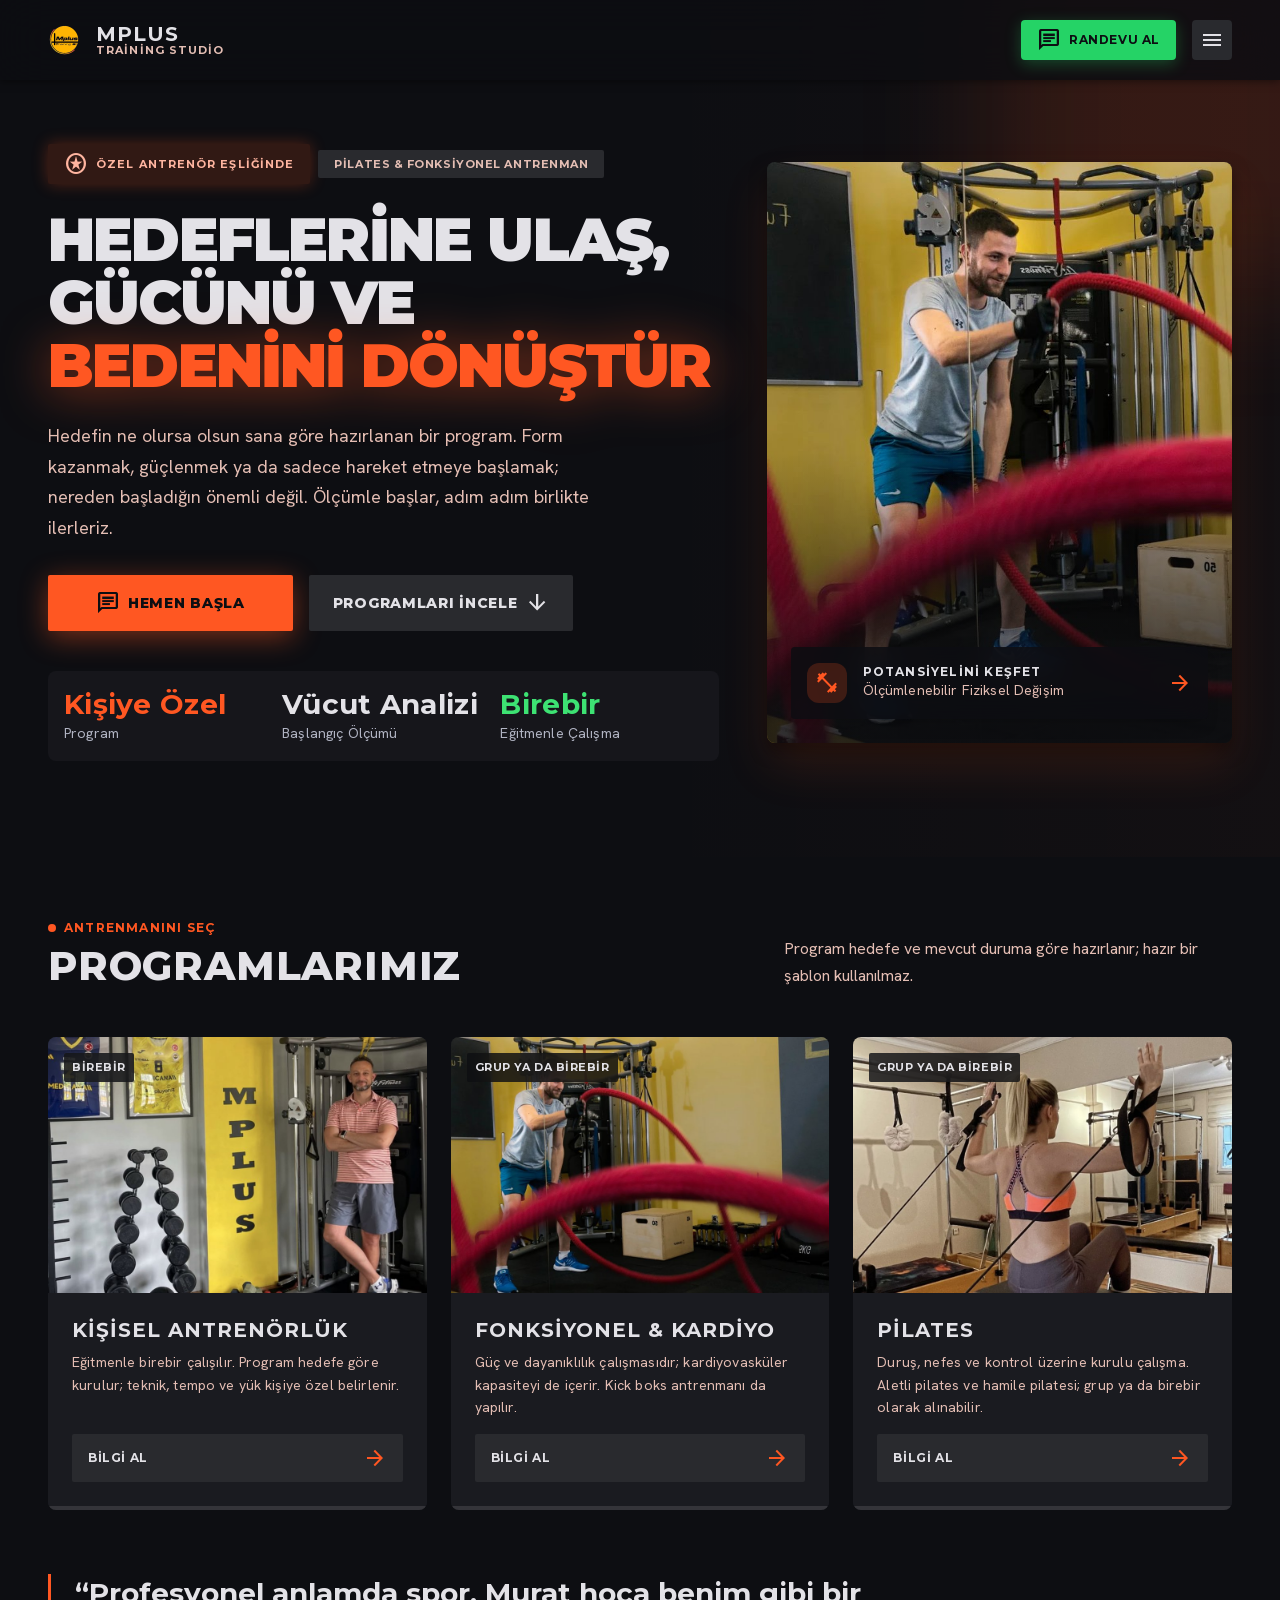
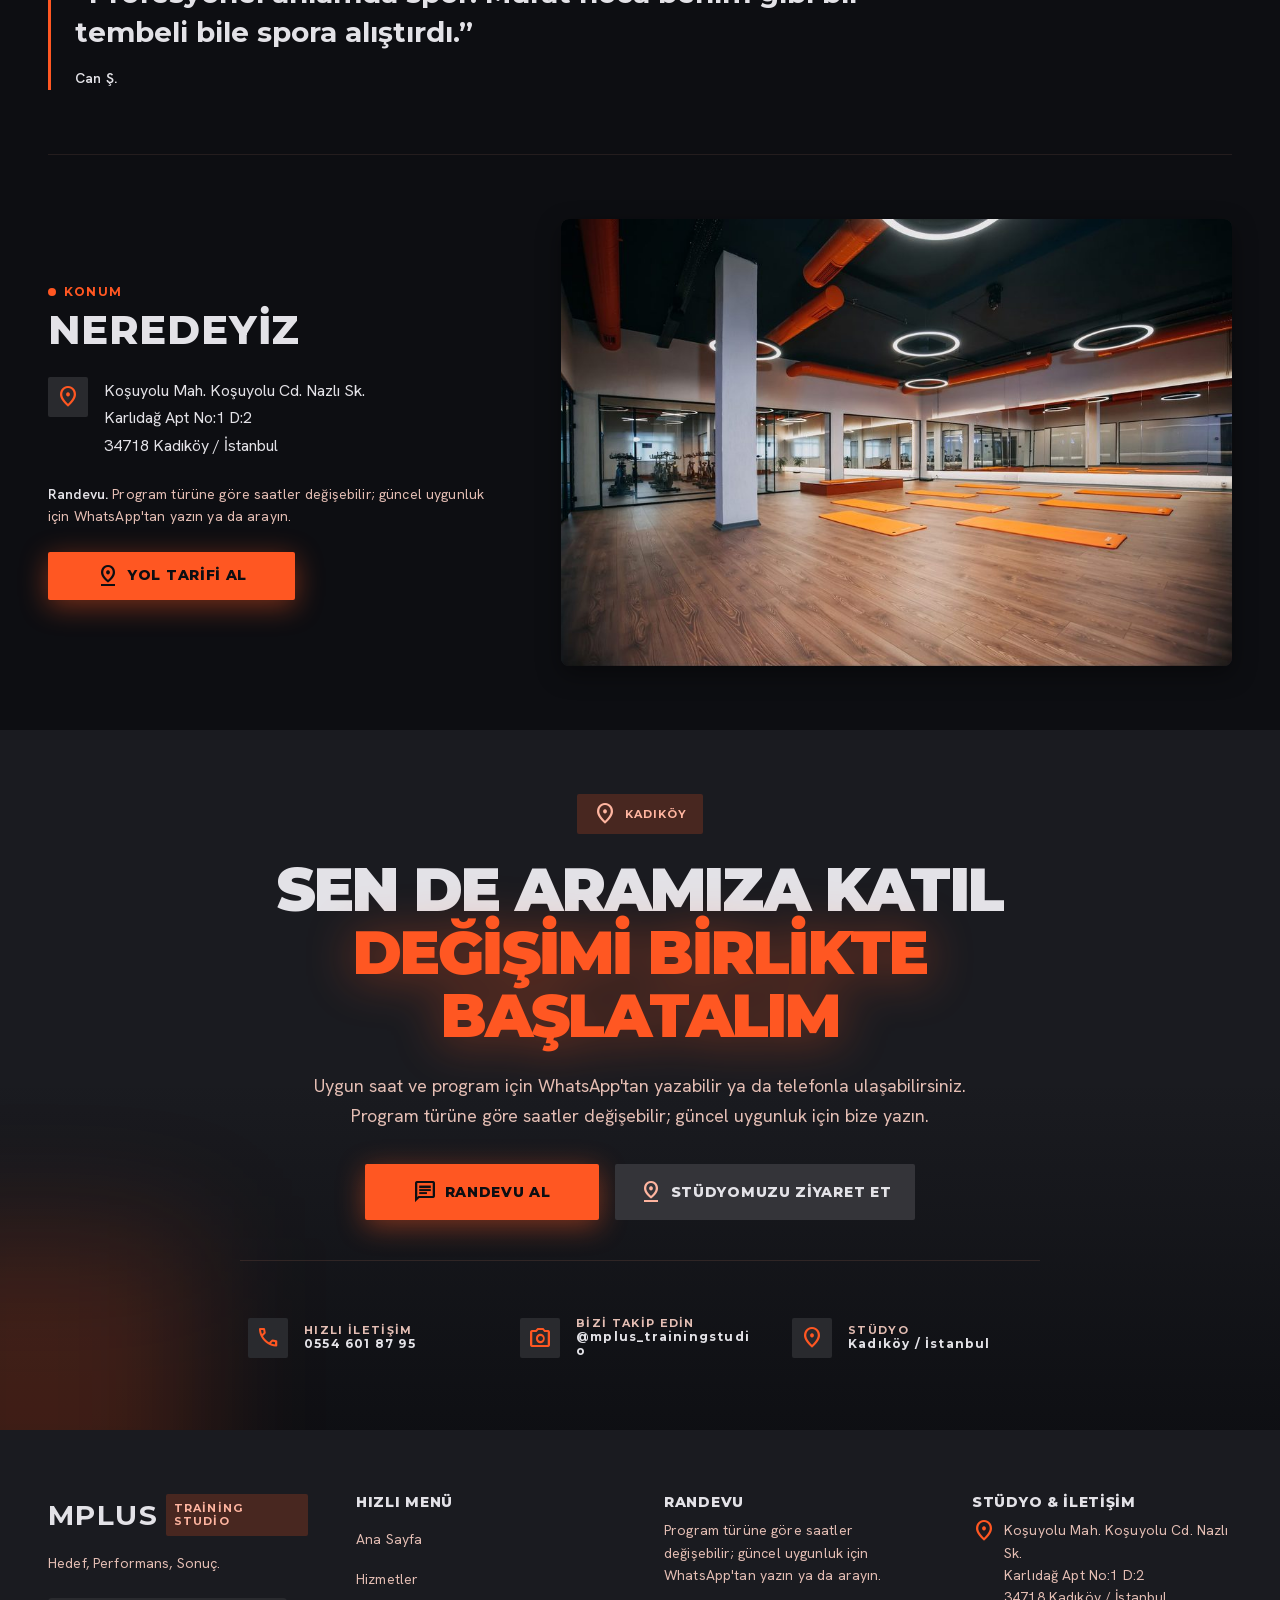
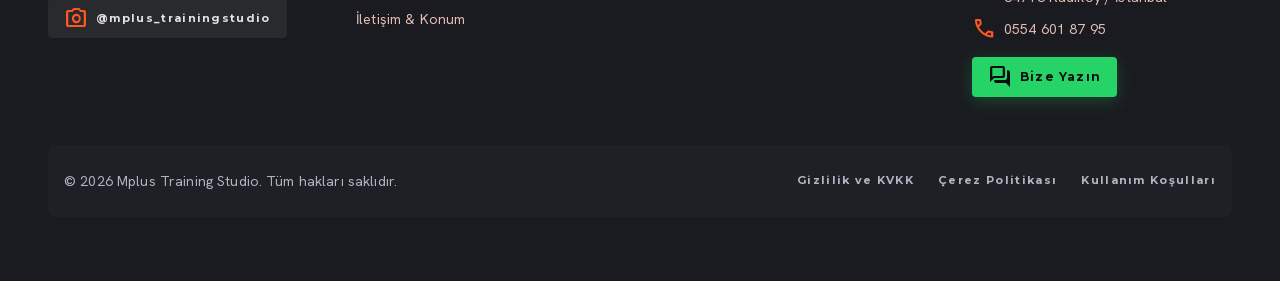
==== index.html @ 85d97e08 "Hero: gerçek battle rope fotoğrafı Co-Authored-By: Claude Sonnet 5 <noreply@anthropic.com>" ====
<!DOCTYPE html>
<html class="dark" lang="tr">
<head>
<meta charset="utf-8">
<meta content="width=device-width, initial-scale=1.0" name="viewport">
<title>Mplus Training Studio | Kadıköy Kişisel Antrenörlük &amp; Pilates</title>
<meta name="description" content="Kadıköy'de sana göre hazırlanan antrenman programı. Kişisel antrenörlük, pilates, fonksiyonel ve kardiyo antrenman. Hedefin ne olursa olsun bugün başla.">
<meta name="theme-color" content="#0d0e12">


<link rel="icon" type="image/png" sizes="128x128" href="assets/img/logo-128.png">
<link rel="apple-touch-icon" href="assets/img/apple-touch-icon.png">
<meta property="og:type" content="website">
<meta property="og:title" content="Mplus Training Studio | Kadıköy Kişisel Antrenörlük &amp; Pilates">
<meta property="og:description" content="Sana göre hazırlanan antrenman programı. Kişisel antrenörlük, pilates, fonksiyonel ve kardiyo antrenman. Hemen randevu al.">
<meta property="og:image" content="https://erinckonat.github.io/mplus-training-studio-v2/assets/img/hero-rope.jpg">
<meta property="og:url" content="https://erinckonat.github.io/mplus-training-studio-v2/">
<meta property="og:locale" content="tr_TR">
<meta name="twitter:card" content="summary_large_image">
<link rel="preload" as="font" type="font/woff2" href="assets/fonts/montserrat-normal-latin.woff2" crossorigin>
<link rel="preload" as="font" type="font/woff2" href="assets/fonts/hanken-grotesk-normal-latin.woff2" crossorigin>
<link rel="preload" as="font" type="font/woff2" href="assets/fonts/material-symbols-subset.woff2" crossorigin>
<link rel="preload" as="image" href="assets/img/hero-rope.jpg" fetchpriority="high">
<link rel="stylesheet" href="assets/mplus-fonts.css">
<link rel="stylesheet" href="assets/tailwind.css">

<style>
  html { scroll-behavior: smooth; }
  body { overscroll-behavior: none; margin: 0; }
  ::-webkit-scrollbar { display: none; }

  .material-symbols-outlined {
    font-family: 'Material Symbols Outlined';
    font-weight: normal;
    font-style: normal;
    font-size: 24px;
    line-height: 1;
    letter-spacing: normal;
    text-transform: none;
    display: inline-block;
    white-space: nowrap;
    direction: ltr;
    font-feature-settings: 'liga';
    -webkit-font-smoothing: antialiased;
    user-select: none;
  }

  /* Motion: transform / color only, ease-out. */
  .fx {
    transition: transform 200ms cubic-bezier(0.22, 1, 0.36, 1),
                background-color 200ms cubic-bezier(0.22, 1, 0.36, 1),
                color 200ms cubic-bezier(0.22, 1, 0.36, 1),
                box-shadow 200ms cubic-bezier(0.22, 1, 0.36, 1);
  }
  .press:active { transform: scale(0.98); }
  a:active, button:active { opacity: 0.9; }

  /* Keyboard focus, everywhere */
  a:focus-visible, button:focus-visible {
    outline: 2px solid #ffb5a0;
    outline-offset: 3px;
    border-radius: 2px;
  }

  /* Skip link */
  .skip { position: absolute; left: 16px; top: -64px; z-index: 100; padding: 8px 16px; background: #ff5722; color: #0d0e12; font: 800 0.75rem/1.2 Montserrat, sans-serif; letter-spacing: .1em; text-transform: uppercase; border-radius: 2px; }
  .skip:focus-visible { top: 16px; }

  /* Header nav current state (set by scroll-spy) */
  .nav-link[aria-current="page"] { color: #ff5722; }

  /* Mobile menu panel */
  .menu-panel { opacity: 0; visibility: hidden; transform: translateY(-8px); transition: opacity 200ms cubic-bezier(0.22, 1, 0.36, 1), transform 200ms cubic-bezier(0.22, 1, 0.36, 1), visibility 0s linear 200ms; }
  .menu-panel.is-open { opacity: 1; visibility: visible; transform: none; transition-delay: 0s; }

  @media (prefers-reduced-motion: reduce) {
    html { scroll-behavior: auto; }
    *, *::before, *::after { transition-duration: 0.01ms !important; animation-duration: 0.01ms !important; }
    .press:active { transform: none; }
  }
</style>

</head>

<body class="bg-surface-container-lowest font-body-md text-on-surface antialiased min-h-[100dvh] selection:bg-primary-container selection:text-surface-container-lowest">
<a class="skip" href="#ana-sayfa">İçeriğe geç</a>

<!-- HEADER -->
<header class="fixed top-0 left-0 w-full z-50 bg-surface-container-lowest/85 backdrop-blur-xl shadow-[0_1px_8px_rgba(0,0,0,0.5)]">
  <div class="h-20 max-w-7xl 2xl:max-w-[1600px] mx-auto px-margin-mobile lg:px-margin flex items-center justify-between gap-space-md">
    <a class="flex items-center gap-space-md min-w-0" href="#ana-sayfa" aria-label="Mplus Training Studio — ana sayfa">
      <img alt="" aria-hidden="true" class="h-8 w-8 object-contain" height="32" width="32" src="assets/img/logo-128.png">
      <span class="flex flex-col whitespace-nowrap">
        <span class="font-headline-sm text-headline-sm uppercase tracking-wider text-on-surface leading-none">Mplus</span>
        <span class="font-label-sm text-label-sm text-on-surface-variant uppercase tracking-widest">Training Studio</span>
      </span>
    </a>

    <nav class="hidden 2xl:flex items-center gap-space-lg" aria-label="Ana menü">
      <a class="nav-link whitespace-nowrap font-label-lg text-label-lg uppercase tracking-wider text-on-surface-variant hover:text-on-surface fx" data-spy="ana-sayfa" href="#ana-sayfa">Ana Sayfa</a>
      <a class="nav-link whitespace-nowrap font-label-lg text-label-lg uppercase tracking-wider text-on-surface-variant hover:text-on-surface fx" data-spy="programlar" href="#programlar">Hizmetler</a>
      <a class="nav-link whitespace-nowrap font-label-lg text-label-lg uppercase tracking-wider text-on-surface-variant hover:text-on-surface fx" data-spy="konum" href="#konum">Konum</a>
      <a class="nav-link whitespace-nowrap font-label-lg text-label-lg uppercase tracking-wider text-on-surface-variant hover:text-on-surface fx" data-spy="iletisim" href="#iletisim">İletişim</a>
    </nav>

    <div class="flex items-center gap-space-md">
      <a class="press fx inline-flex items-center justify-center gap-space-xs w-10 h-10 sm:w-auto sm:h-auto sm:px-space-md sm:py-space-sm rounded-lg bg-[#25D366] hover:bg-[#3ee07b] text-surface-container-lowest font-label-md text-label-md uppercase tracking-wider shadow-[0_4px_16px_rgba(37,211,102,0.3)]" href="https://wa.me/905546018795?text=Merhaba%2C%20Mplus%20Training%20Studio%27dan%20bilgi%20almak%20istiyorum." rel="noopener noreferrer" target="_blank" aria-label="WhatsApp ile randevu al">
        <span class="material-symbols-outlined text-[18px]" aria-hidden="true">chat</span>
        <span class="hidden sm:inline whitespace-nowrap">Randevu Al</span>
      </a>
      <button class="press fx 2xl:hidden w-10 h-10 inline-flex items-center justify-center rounded-lg bg-surface-container-high hover:bg-surface-bright text-on-surface" type="button" id="menu-btn" aria-expanded="false" aria-controls="menu-panel" aria-label="Menüyü aç">
        <span class="material-symbols-outlined" id="menu-icon" aria-hidden="true">menu</span>
      </button>
    </div>
  </div>

  <!-- Mobile / tablet menu -->
  <nav class="menu-panel 2xl:hidden absolute left-0 top-20 w-full bg-surface-container-lowest border-t border-outline-variant/40 shadow-[0_16px_32px_rgba(13,14,18,0.8)]" id="menu-panel" aria-label="Mobil menü">
    <div class="max-w-7xl mx-auto px-margin-mobile lg:px-margin py-space-md flex flex-col">
      <a class="nav-link fx flex items-center justify-between min-h-[48px] border-b border-outline-variant/30 font-label-lg text-label-lg uppercase tracking-wider text-on-surface-variant hover:text-on-surface" data-spy="ana-sayfa" href="#ana-sayfa">Ana Sayfa</a>
      <a class="nav-link fx flex items-center justify-between min-h-[48px] border-b border-outline-variant/30 font-label-lg text-label-lg uppercase tracking-wider text-on-surface-variant hover:text-on-surface" data-spy="programlar" href="#programlar">Hizmetler</a>
      <a class="nav-link fx flex items-center justify-between min-h-[48px] font-label-lg text-label-lg uppercase tracking-wider text-on-surface-variant hover:text-on-surface" data-spy="konum" href="#konum">Konum</a>
      <a class="nav-link fx flex items-center justify-between min-h-[48px] font-label-lg text-label-lg uppercase tracking-wider text-on-surface-variant hover:text-on-surface" data-spy="iletisim" href="#iletisim">İletişim</a>
      <a class="press fx mt-space-md inline-flex items-center justify-center gap-space-xs min-h-[48px] rounded-lg bg-[#25D366] hover:bg-[#3ee07b] text-surface-container-lowest font-label-md text-label-md uppercase tracking-wider" href="https://wa.me/905546018795?text=Merhaba%2C%20Mplus%20Training%20Studio%27dan%20bilgi%20almak%20istiyorum." rel="noopener noreferrer" target="_blank">
        <span class="material-symbols-outlined text-[18px]" aria-hidden="true">chat</span>
        <span>Randevu Al</span>
      </a>
    </div>
  </nav>
</header>

<main class="w-full pt-20 bg-surface-container-lowest" id="main">
<div class="flex flex-col w-full">

<!-- HERO -->
<section class="relative w-full overflow-hidden bg-surface-container-lowest -mt-20 pt-28 pb-space-xxl lg:pt-36 lg:pb-24 scroll-mt-20" id="ana-sayfa">
  <div class="absolute inset-0 z-0 opacity-25 pointer-events-none bg-gradient-to-r from-surface-container-lowest via-transparent to-primary-container/10"></div>
  <div class="absolute -right-24 -top-24 w-96 h-96 rounded-full bg-primary-container/15 blur-3xl pointer-events-none"></div>

  <div class="max-w-7xl mx-auto px-margin-mobile lg:px-margin relative z-10 grid grid-cols-1 lg:grid-cols-12 gap-space-xl items-center">
    <div class="lg:col-span-7 flex flex-col gap-space-lg min-w-0">
      <div class="flex flex-wrap items-center gap-space-sm">
        <span class="inline-flex items-center gap-space-sm px-space-md py-space-sm rounded bg-primary-container/15 text-primary font-label-sm text-label-sm uppercase tracking-widest shadow-[0_0_16px_rgba(255,87,34,0.3)]">
          <span class="material-symbols-outlined text-[14px]" aria-hidden="true">stars</span> Özel Antrenör Eşliğinde
        </span>
        <span class="inline-flex items-center px-space-md py-space-sm rounded bg-surface-container-high text-on-surface-variant font-label-sm text-label-sm uppercase tracking-wider">
          Pilates &amp; Fonksiyonel Antrenman
        </span>
      </div>

      <h1 class="font-headline-xl text-[clamp(1.75rem,8.4vw,2.25rem)] sm:text-headline-xl-mobile lg:text-headline-xl uppercase text-on-surface tracking-tight leading-[1.1] lg:leading-[1.05]">
        HEDEFLERİNE ULAŞ,<br>
        GÜCÜNÜ VE <br>
        <span class="text-primary-container drop-shadow-[0_4px_24px_rgba(255,87,34,0.5)]">BEDENİNİ DÖNÜŞTÜR</span>
      </h1>

      <p class="font-body-lg text-body-lg text-on-surface-variant max-w-xl">
        Hedefin ne olursa olsun sana göre hazırlanan bir program. Form kazanmak, güçlenmek ya da sadece hareket etmeye başlamak; nereden başladığın önemli değil. Ölçümle başlar, adım adım birlikte ilerleriz.
      </p>

      <div class="flex flex-col sm:flex-row items-stretch sm:items-center gap-space-md pt-space-xs">
        <a class="press fx inline-flex items-center justify-center gap-space-xs px-space-lg sm:px-space-xl py-space-md rounded bg-primary-container hover:bg-[#ff6f43] text-surface-container-lowest font-label-lg text-label-lg uppercase tracking-wider shadow-[0_6px_28px_rgba(255,87,34,0.45)] hover:-translate-y-0.5" href="https://wa.me/905546018795?text=Merhaba%2C%20Mplus%20Training%20Studio%27dan%20bilgi%20almak%20istiyorum." rel="noopener noreferrer" target="_blank">
          <span class="material-symbols-outlined text-[20px]" aria-hidden="true">chat</span>
          <span>Hemen Başla</span>
        </a>
        <a class="press fx inline-flex items-center justify-center gap-space-xs px-space-lg py-space-md rounded bg-surface-container-high hover:bg-surface-bright text-on-surface font-label-lg text-label-lg uppercase tracking-wider" href="#programlar">
          <span>Programları İncele</span>
          <span class="material-symbols-outlined text-[18px]" aria-hidden="true">arrow_downward</span>
        </a>
      </div>

      <!-- Quick stats strip -->
      <div class="grid grid-cols-3 gap-space-sm sm:gap-space-md mt-space-md bg-surface-container-low/70 rounded-xl p-space-md">
        <div class="flex flex-col min-w-0">
          <span class="font-headline-sm sm:font-headline-md text-[1.125rem] sm:text-headline-md text-primary-container font-black leading-tight">Kişiye Özel</span>
          <span class="font-body-sm text-body-sm text-on-secondary-container">Program</span>
        </div>
        <div class="flex flex-col min-w-0">
          <span class="font-headline-sm sm:font-headline-md text-[1.125rem] sm:text-headline-md text-on-surface font-black leading-tight">Vücut Analizi</span>
          <span class="font-body-sm text-body-sm text-on-secondary-container">Başlangıç Ölçümü</span>
        </div>
        <div class="flex flex-col min-w-0">
          <span class="font-headline-sm sm:font-headline-md text-[1.125rem] sm:text-headline-md text-tertiary font-black leading-tight">Birebir</span>
          <span class="font-body-sm text-body-sm text-on-secondary-container">Eğitmenle Çalışma</span>
        </div>
      </div>
    </div>

    <div class="lg:col-span-5 relative">
      <div class="relative w-full aspect-[4/5] rounded-xl overflow-hidden shadow-[0_24px_48px_rgba(255,87,34,0.12),0_8px_16px_rgba(0,0,0,0.5)] bg-surface-container">
        <img alt="Sarı duvarlı stüdyoda battle rope ile antrenman yapan üye" class="w-full h-full object-cover" fetchpriority="high" height="900" width="720" src="assets/img/hero-rope.jpg">
        <div class="absolute inset-0 bg-gradient-to-t from-surface-container-lowest via-transparent to-transparent opacity-80"></div>
        <a class="press fx absolute bottom-space-md sm:bottom-space-lg left-space-md sm:left-space-lg right-space-md sm:right-space-lg p-space-md rounded-lg bg-surface-container-lowest/85 hover:bg-surface-container-lowest backdrop-blur-md flex items-center justify-between gap-space-md shadow-lg" href="https://wa.me/905546018795?text=Merhaba%2C%20Mplus%20Training%20Studio%27dan%20bilgi%20almak%20istiyorum." rel="noopener noreferrer" target="_blank">
          <div class="flex items-center gap-space-md min-w-0">
            <div class="w-10 h-10 shrink-0 rounded-full bg-primary-container/20 flex items-center justify-center text-primary-container">
              <span class="material-symbols-outlined text-[20px]" aria-hidden="true">fitness_center</span>
            </div>
            <div class="flex flex-col min-w-0">
              <span class="font-label-md text-label-md uppercase text-on-surface">Potansiyelini Keşfet</span>
              <span class="font-body-sm text-body-sm text-on-surface-variant">Ölçümlenebilir Fiziksel Değişim</span>
            </div>
          </div>
          <span class="material-symbols-outlined text-primary-container shrink-0" aria-hidden="true">arrow_forward</span>
        </a>
      </div>
    </div>
  </div>
</section>

<!-- PROGRAMLAR -->
<section class="w-full py-space-xxl bg-surface-container-lowest relative scroll-mt-20" id="programlar">
  <div class="max-w-7xl mx-auto px-margin-mobile lg:px-margin flex flex-col gap-space-xl">
    <div class="flex flex-col md:flex-row md:items-end justify-between gap-space-md">
      <div class="flex flex-col gap-space-xs">
        <div class="flex items-center gap-space-sm text-primary-container font-label-md text-label-md uppercase tracking-widest">
          <span class="w-2 h-2 rounded-full bg-primary-container" aria-hidden="true"></span>
          <span>Antrenmanını Seç</span>
        </div>
        <h2 class="font-headline-lg text-headline-lg-mobile lg:text-headline-lg uppercase text-on-surface font-extrabold tracking-wide">PROGRAMLARIMIZ</h2>
      </div>
      <p class="font-body-md text-body-md text-on-surface-variant max-w-md">
        Program hedefe ve mevcut duruma göre hazırlanır; hazır bir şablon kullanılmaz.
      </p>
    </div>

    <div class="grid grid-cols-1 md:grid-cols-3 gap-space-lg items-stretch">
      <!-- Card 1 -->
      <article class="group flex flex-col rounded-xl overflow-hidden bg-surface-container-low fx hover:shadow-[0_12px_36px_rgba(255,87,34,0.12),0_4px_12px_rgba(0,0,0,0.5)] hover:-translate-y-1">
        <div class="relative w-full h-56 sm:h-64 overflow-hidden bg-surface-container">
          <img alt="Antrenör, stüdyoda sarı MPLUS afişinin yanında" class="w-full h-full object-cover fx group-hover:scale-105" loading="lazy" decoding="async" height="640" width="1000" src="assets/img/personal-antrenor.jpg">
          <span class="absolute top-space-md left-space-md font-label-sm text-label-sm uppercase tracking-wider px-space-sm py-space-sm rounded bg-surface-container-lowest/80 backdrop-blur-md text-on-surface">Birebir</span>
        </div>
        <div class="p-space-lg flex flex-col flex-grow justify-between gap-space-md bg-surface-container-low">
          <div class="flex flex-col gap-space-xs">
            <h3 class="font-headline-sm text-headline-sm uppercase text-on-surface tracking-wider">KİŞİSEL ANTRENÖRLÜK</h3>
            <p class="font-body-sm text-body-sm text-on-surface-variant">Eğitmenle birebir çalışılır. Program hedefe göre kurulur; teknik, tempo ve yük kişiye özel belirlenir.</p>
          </div>
          <a class="press fx inline-flex items-center justify-between w-full min-h-[48px] px-space-md rounded bg-surface-container-high hover:bg-surface-bright text-on-surface font-label-md text-label-md uppercase tracking-wider" href="https://wa.me/905546018795?text=Merhaba%2C%20ki%C5%9Fisel%20antren%C3%B6rl%C3%BCk%20hakk%C4%B1nda%20bilgi%20almak%20istiyorum." rel="noopener noreferrer" target="_blank">
            <span>Bilgi Al</span>
            <span class="material-symbols-outlined text-[18px] text-primary-container" aria-hidden="true">arrow_forward</span>
          </a>
        </div>
        <div class="h-1 w-full bg-surface-container-highest"></div>
      </article>

      <!-- Card 2 -->
      <article class="group flex flex-col rounded-xl overflow-hidden bg-surface-container-low fx hover:shadow-[0_12px_36px_rgba(255,87,34,0.12),0_4px_12px_rgba(0,0,0,0.5)] hover:-translate-y-1">
        <div class="relative w-full h-56 sm:h-64 overflow-hidden bg-surface-container">
          <img alt="Üye, sarı duvarlı stüdyoda battle rope ile kardiyo antrenmanı yapıyor" class="w-full h-full object-cover fx group-hover:scale-105" loading="lazy" decoding="async" height="640" width="1000" src="assets/img/cardio-antrenman.jpg">
          <span class="absolute top-space-md left-space-md font-label-sm text-label-sm uppercase tracking-wider px-space-sm py-space-sm rounded bg-surface-container-lowest/80 backdrop-blur-md text-on-surface">Grup ya da Birebir</span>
        </div>
        <div class="p-space-lg flex flex-col flex-grow justify-between gap-space-md bg-surface-container-low">
          <div class="flex flex-col gap-space-xs">
            <h3 class="font-headline-sm text-headline-sm uppercase text-on-surface tracking-wider">FONKSİYONEL &amp; KARDİYO</h3>
            <p class="font-body-sm text-body-sm text-on-surface-variant">Güç ve dayanıklılık çalışmasıdır; kardiyovasküler kapasiteyi de içerir. Kick boks antrenmanı da yapılır.</p>
          </div>
          <a class="press fx inline-flex items-center justify-between w-full min-h-[48px] px-space-md rounded bg-surface-container-high hover:bg-surface-bright text-on-surface font-label-md text-label-md uppercase tracking-wider" href="https://wa.me/905546018795?text=Merhaba%2C%20fonksiyonel%20ve%20kardiyo%20antrenman%20hakk%C4%B1nda%20bilgi%20almak%20istiyorum." rel="noopener noreferrer" target="_blank">
            <span>Bilgi Al</span>
            <span class="material-symbols-outlined text-[18px] text-primary-container" aria-hidden="true">arrow_forward</span>
          </a>
        </div>
        <div class="h-1 w-full bg-surface-container-highest"></div>
      </article>

      <!-- Card 3 -->
      <article class="group flex flex-col rounded-xl overflow-hidden bg-surface-container-low fx hover:shadow-[0_12px_36px_rgba(255,87,34,0.12),0_4px_12px_rgba(0,0,0,0.5)] hover:-translate-y-1">
        <div class="relative w-full h-56 sm:h-64 overflow-hidden bg-surface-container">
          <img alt="Aletli pilates yapan üye, ayna karşısında halatlarla çalışıyor" class="w-full h-full object-cover fx group-hover:scale-105" loading="lazy" decoding="async" height="640" width="1000" src="assets/img/pilates-uye-2.jpg">
          <span class="absolute top-space-md left-space-md font-label-sm text-label-sm uppercase tracking-wider px-space-sm py-space-sm rounded bg-surface-container-lowest/80 backdrop-blur-md text-on-surface">Grup ya da Birebir</span>
        </div>
        <div class="p-space-lg flex flex-col flex-grow justify-between gap-space-md bg-surface-container-low">
          <div class="flex flex-col gap-space-xs">
            <h3 class="font-headline-sm text-headline-sm uppercase text-on-surface tracking-wider">PİLATES</h3>
            <p class="font-body-sm text-body-sm text-on-surface-variant">Duruş, nefes ve kontrol üzerine kurulu çalışma. Aletli pilates ve hamile pilatesi; grup ya da birebir olarak alınabilir.</p>
          </div>
          <a class="press fx inline-flex items-center justify-between w-full min-h-[48px] px-space-md rounded bg-surface-container-high hover:bg-surface-bright text-on-surface font-label-md text-label-md uppercase tracking-wider" href="https://wa.me/905546018795?text=Merhaba%2C%20pilates%20hakk%C4%B1nda%20bilgi%20almak%20istiyorum." rel="noopener noreferrer" target="_blank">
            <span>Bilgi Al</span>
            <span class="material-symbols-outlined text-[18px] text-primary-container" aria-hidden="true">arrow_forward</span>
          </a>
        </div>
        <div class="h-1 w-full bg-surface-container-highest"></div>
      </article>
    </div>
  </div>
</section>

<!-- ÜYE YORUMU (tek gerçek alıntı, kompakt) -->
<section class="w-full pb-space-xxl bg-surface-container-lowest">
  <div class="max-w-7xl mx-auto px-margin-mobile lg:px-margin">
    <figure class="m-0 border-l-[3px] border-primary-container pl-space-lg">
      <blockquote class="m-0 max-w-[42ch] font-headline-sm text-[clamp(1.25rem,2.6vw,1.75rem)] font-bold leading-snug tracking-normal text-on-surface">
        “Profesyonel anlamda spor. Murat hoca benim gibi bir tembeli bile spora alıştırdı.”
      </blockquote>
      <figcaption class="mt-space-md font-body-sm text-body-sm text-on-surface-variant"><b class="font-semibold text-on-surface">Can Ş.</b></figcaption>
    </figure>
  </div>
</section>

<!-- KONUM -->
<section class="w-full bg-surface-container-lowest relative scroll-mt-20" id="konum">
  <div class="max-w-7xl mx-auto px-margin-mobile lg:px-margin pb-space-xxl">
    <div class="grid grid-cols-1 lg:grid-cols-12 gap-space-xl items-center border-t border-outline-variant/30 pt-space-xxl">
      <div class="lg:col-span-5 flex flex-col gap-space-lg">
        <div class="flex flex-col gap-space-xs">
          <div class="flex items-center gap-space-sm text-primary-container font-label-md text-label-md uppercase tracking-widest">
            <span class="w-2 h-2 rounded-full bg-primary-container" aria-hidden="true"></span>
            <span>Konum</span>
          </div>
          <h2 class="font-headline-lg text-headline-lg-mobile lg:text-headline-lg uppercase text-on-surface font-extrabold tracking-wide">NEREDEYİZ</h2>
        </div>

        <div class="flex items-start gap-space-md">
          <div class="w-10 h-10 shrink-0 rounded bg-surface-container-high flex items-center justify-center text-primary-container" aria-hidden="true">
            <span class="material-symbols-outlined">location_on</span>
          </div>
          <address class="not-italic font-body-md text-body-md text-on-surface">
            Koşuyolu Mah. Koşuyolu Cd. Nazlı Sk.<br>Karlıdağ Apt No:1 D:2<br>34718 Kadıköy / İstanbul
          </address>
        </div>

        <p class="font-body-sm text-body-sm text-on-surface-variant max-w-md"><b class="font-semibold text-on-surface">Randevu.</b> Program türüne göre saatler değişebilir; güncel uygunluk için WhatsApp'tan yazın ya da arayın.</p>

        <div>
          <a class="press fx inline-flex w-full sm:w-auto items-center justify-center gap-space-xs px-space-xl min-h-[48px] rounded bg-primary-container hover:bg-[#ff6f43] text-surface-container-lowest font-label-lg text-label-lg uppercase tracking-wider shadow-[0_6px_28px_rgba(255,87,34,0.45)] hover:-translate-y-0.5" href="https://www.google.com/maps/search/?api=1&amp;query=Mplus%20Training%20Studio%20Ko%C5%9Fuyolu%20Kad%C4%B1k%C3%B6y" rel="noopener noreferrer" target="_blank">
            <span class="material-symbols-outlined text-[20px]" aria-hidden="true">pin_drop</span>
            <span>Yol Tarifi Al</span>
          </a>
        </div>
      </div>

      <div class="lg:col-span-7">
        <a class="press block relative rounded-xl overflow-hidden bg-surface-container shadow-[0_8px_24px_rgba(0,0,0,0.4)] aspect-[3/2]" href="https://www.google.com/maps/search/?api=1&amp;query=Mplus%20Training%20Studio%20Ko%C5%9Fuyolu%20Kad%C4%B1k%C3%B6y" rel="noopener noreferrer" target="_blank" aria-label="Mplus Training Studio'yu Google Maps'te aç">
          <img alt="Mplus Training Studio salonu" class="w-full h-full object-cover" loading="lazy" decoding="async" height="639" width="960" src="assets/img/studio-mekan.jpg">
        </a>
      </div>
    </div>
  </div>
</section>

<!-- FİNAL CTA -->
<section class="w-full py-space-xxl relative overflow-hidden bg-surface-container-low scroll-mt-20" id="iletisim">
  <div class="absolute inset-0 bg-gradient-to-t from-surface-container-lowest via-transparent to-surface-container-low opacity-90 pointer-events-none"></div>
  <div class="absolute -left-32 -bottom-32 w-80 h-80 rounded-full bg-primary-container/20 blur-3xl pointer-events-none"></div>

  <div class="max-w-4xl mx-auto px-margin-mobile lg:px-margin relative z-10 text-center flex flex-col items-center gap-space-lg">
    <span class="inline-flex items-center gap-space-sm px-space-md py-space-sm rounded bg-primary-container/20 text-primary font-label-sm text-label-sm uppercase tracking-widest">
      <span class="material-symbols-outlined text-[16px]" aria-hidden="true">location_on</span> Kadıköy
    </span>
    <h2 class="font-headline-xl text-[clamp(1.75rem,8.4vw,2.25rem)] sm:text-headline-xl-mobile lg:text-headline-xl uppercase text-on-surface tracking-tight leading-[1.1] lg:leading-[1.05]">
      SEN DE ARAMIZA KATIL<br>
      <span class="text-primary-container drop-shadow-[0_4px_24px_rgba(255,87,34,0.45)]">DEĞİŞİMİ BİRLİKTE BAŞLATALIM</span>
    </h2>
    <p class="font-body-lg text-body-lg text-on-surface-variant max-w-2xl">
      Uygun saat ve program için WhatsApp'tan yazabilir ya da telefonla ulaşabilirsiniz. Program türüne göre saatler değişebilir; güncel uygunluk için bize yazın.
    </p>

    <div class="flex flex-col sm:flex-row items-stretch sm:items-center gap-space-md w-full justify-center pt-space-xs">
      <a class="press fx w-full sm:w-auto inline-flex items-center justify-center gap-space-xs px-space-lg sm:px-space-xl py-space-md rounded bg-primary-container hover:bg-[#ff6f43] text-surface-container-lowest font-label-lg text-label-lg uppercase tracking-wider shadow-[0_6px_28px_rgba(255,87,34,0.45)] hover:-translate-y-0.5" href="https://wa.me/905546018795?text=Merhaba%2C%20Mplus%20Training%20Studio%27dan%20randevu%20almak%20istiyorum." rel="noopener noreferrer" target="_blank">
        <span class="material-symbols-outlined text-[20px]" aria-hidden="true">chat</span>
        <span>Randevu Al</span>
      </a>
      <a class="press fx w-full sm:w-auto inline-flex items-center justify-center gap-space-xs px-space-lg py-space-md rounded bg-surface-container-highest hover:bg-surface-bright text-on-surface font-label-lg text-label-lg uppercase tracking-wider" href="https://www.google.com/maps/search/?api=1&amp;query=Mplus%20Training%20Studio%20Ko%C5%9Fuyolu%20Kad%C4%B1k%C3%B6y" rel="noopener noreferrer" target="_blank">
        <span class="material-symbols-outlined text-[20px] text-primary" aria-hidden="true">pin_drop</span>
        <span>Stüdyomuzu Ziyaret Et</span>
      </a>
    </div>

    <div class="w-full grid grid-cols-1 md:grid-cols-3 gap-space-md pt-space-xl mt-space-md border-t border-outline-variant/40 text-left">
      <div class="flex items-center gap-space-md p-space-sm">
        <div class="w-10 h-10 shrink-0 rounded bg-surface-container-high flex items-center justify-center text-primary-container" aria-hidden="true">
          <span class="material-symbols-outlined">call</span>
        </div>
        <div class="flex flex-col min-w-0">
          <span class="font-label-sm text-label-sm text-on-surface-variant uppercase">Hızlı İletişim</span>
          <a class="font-label-md text-label-md text-on-surface hover:text-primary fx" href="tel:+905546018795">0554 601 87 95</a>
        </div>
      </div>
      <div class="flex items-center gap-space-md p-space-sm">
        <div class="w-10 h-10 shrink-0 rounded bg-surface-container-high flex items-center justify-center text-primary-container" aria-hidden="true">
          <span class="material-symbols-outlined">photo_camera</span>
        </div>
        <div class="flex flex-col min-w-0">
          <span class="font-label-sm text-label-sm text-on-surface-variant uppercase">Bizi Takip Edin</span>
          <a class="font-label-md text-label-md text-on-surface hover:text-primary fx break-all" href="https://instagram.com/mplus_trainingstudio" rel="noopener noreferrer" target="_blank">@mplus_trainingstudio</a>
        </div>
      </div>
      <div class="flex items-center gap-space-md p-space-sm">
        <div class="w-10 h-10 shrink-0 rounded bg-surface-container-high flex items-center justify-center text-primary-container" aria-hidden="true">
          <span class="material-symbols-outlined">location_on</span>
        </div>
        <div class="flex flex-col min-w-0">
          <span class="font-label-sm text-label-sm text-on-surface-variant uppercase">Stüdyo</span>
          <span class="font-label-md text-label-md text-on-surface">Kadıköy / İstanbul</span>
        </div>
      </div>
    </div>
  </div>
</section>

</div>
</main>

<!-- FOOTER -->
<footer class="w-full bg-surface-container-low shadow-[0_-1px_12px_rgba(0,0,0,0.4)]">
  <div class="max-w-7xl mx-auto px-margin-mobile lg:px-margin py-space-xxl">
    <div class="grid grid-cols-1 md:grid-cols-2 lg:grid-cols-4 gap-space-xl">
      <div class="flex flex-col gap-space-md">
        <div class="flex items-center gap-space-sm">
          <span class="font-headline-md text-headline-md uppercase tracking-wider text-on-surface">Mplus</span>
          <span class="font-label-sm text-label-sm px-space-sm py-space-xs rounded bg-primary-container/20 text-primary uppercase font-bold tracking-widest">Training Studio</span>
        </div>
        <p class="font-body-sm text-body-sm text-on-surface-variant">Hedef, Performans, Sonuç.</p>
        <div class="flex items-center gap-space-sm mt-space-xs">
          <a class="press fx inline-flex items-center gap-space-xs min-h-[40px] px-space-md rounded-lg bg-surface-container-high hover:bg-surface-bright text-on-surface font-label-sm text-label-sm" href="https://instagram.com/mplus_trainingstudio" rel="noopener noreferrer" target="_blank">
            <span class="material-symbols-outlined text-[16px] text-primary-container" aria-hidden="true">photo_camera</span>
            <span>@mplus_trainingstudio</span>
          </a>
        </div>
      </div>

      <div class="flex flex-col gap-space-sm">
        <span class="font-label-lg text-label-lg uppercase tracking-wider text-on-surface">Hızlı Menü</span>
        <div class="flex flex-col">
          <a class="fx inline-flex items-center min-h-[40px] font-body-sm text-body-sm text-on-surface-variant hover:text-primary" href="#ana-sayfa">Ana Sayfa</a>
          <a class="fx inline-flex items-center min-h-[40px] font-body-sm text-body-sm text-on-surface-variant hover:text-primary" href="#programlar">Hizmetler</a>
          <a class="fx inline-flex items-center min-h-[40px] font-body-sm text-body-sm text-on-surface-variant hover:text-primary" href="#iletisim">İletişim &amp; Konum</a>
        </div>
      </div>

      <div class="flex flex-col gap-space-sm">
        <span class="font-label-lg text-label-lg uppercase tracking-wider text-on-surface">Randevu</span>
        <p class="font-body-sm text-body-sm text-on-surface-variant">Program türüne göre saatler değişebilir; güncel uygunluk için WhatsApp'tan yazın ya da arayın.</p>
      </div>

      <div class="flex flex-col gap-space-sm">
        <span class="font-label-lg text-label-lg uppercase tracking-wider text-on-surface">Stüdyo &amp; İletişim</span>
        <div class="flex items-start gap-space-xs font-body-sm text-body-sm text-on-surface-variant">
          <span class="material-symbols-outlined text-[18px] text-primary-container" aria-hidden="true">location_on</span>
          <span>Koşuyolu Mah. Koşuyolu Cd. Nazlı Sk.<br>Karlıdağ Apt No:1 D:2<br>34718 Kadıköy / İstanbul</span>
        </div>
        <div class="flex items-center gap-space-xs font-body-sm text-body-sm text-on-surface-variant">
          <span class="material-symbols-outlined text-[18px] text-primary-container" aria-hidden="true">call</span>
          <a class="fx hover:text-primary" href="tel:+905546018795">0554 601 87 95</a>
        </div>
        <div class="mt-space-xs">
          <a class="press fx inline-flex items-center gap-space-xs min-h-[40px] px-space-md rounded-lg bg-[#25D366] hover:bg-[#3ee07b] text-surface-container-lowest font-label-md text-label-md shadow-[0_4px_16px_rgba(37,211,102,0.25)]" href="https://wa.me/905546018795?text=Merhaba%2C%20Mplus%20Training%20Studio%27dan%20bilgi%20almak%20istiyorum." rel="noopener noreferrer" target="_blank">
            <span class="material-symbols-outlined text-[16px]" aria-hidden="true">forum</span>
            <span>Bize Yazın</span>
          </a>
        </div>
      </div>
    </div>

    <div class="mt-space-xl flex flex-col md:flex-row items-start md:items-center justify-between gap-space-md bg-surface-container-highest/20 rounded-xl p-space-md">
      <p class="font-body-sm text-body-sm text-on-secondary-container">© 2026 Mplus Training Studio. Tüm hakları saklıdır.</p>
      <div class="flex flex-wrap items-center gap-x-space-lg font-label-sm text-label-sm text-on-secondary-container">
        <a class="fx inline-flex items-center min-h-[40px] hover:text-on-surface" href="gizlilik.html">Gizlilik ve KVKK</a>
        <a class="fx inline-flex items-center min-h-[40px] hover:text-on-surface" href="cerez-politikasi.html">Çerez Politikası</a>
        <a class="fx inline-flex items-center min-h-[40px] hover:text-on-surface" href="kullanim-kosullari.html">Kullanım Koşulları</a>
      </div>
    </div>
  </div>
</footer>

<script>
(function () {
  var btn = document.getElementById('menu-btn');
  var panel = document.getElementById('menu-panel');
  var icon = document.getElementById('menu-icon');

  function setMenu(open) {
    panel.classList.toggle('is-open', open);
    btn.setAttribute('aria-expanded', String(open));
    btn.setAttribute('aria-label', open ? 'Menüyü kapat' : 'Menüyü aç');
    icon.textContent = open ? 'close' : 'menu';
  }
  btn.addEventListener('click', function () { setMenu(!panel.classList.contains('is-open')); });
  panel.addEventListener('click', function (e) { if (e.target.closest('a')) setMenu(false); });
  document.addEventListener('keydown', function (e) { if (e.key === 'Escape') { setMenu(false); btn.focus(); } });
  window.matchMedia('(min-width: 1536px)').addEventListener('change', function (m) { if (m.matches) setMenu(false); });

  // Scroll-spy: mark the nav link of the section in view
  var ids = ['ana-sayfa', 'programlar', 'konum', 'iletisim'];
  var links = document.querySelectorAll('.nav-link');
  function mark(id) {
    links.forEach(function (a) {
      if (a.dataset.spy === id) a.setAttribute('aria-current', 'page');
      else a.removeAttribute('aria-current');
    });
  }
  mark('ana-sayfa');
  if ('IntersectionObserver' in window) {
    var io = new IntersectionObserver(function (entries) {
      entries.forEach(function (en) { if (en.isIntersecting) mark(en.target.id); });
    }, { rootMargin: '-40% 0px -55% 0px' });
    ids.forEach(function (id) { var el = document.getElementById(id); if (el) io.observe(el); });
  }
})();
</script>
</body>
</html>
---- assets/mplus-fonts.css ----
@font-face {
  font-family: 'Hanken Grotesk';
  font-style: italic;
  font-weight: 400;
  font-display: swap;
  src: url('fonts/hanken-grotesk-italic-latin-ext.woff2') format('woff2');
  unicode-range: U+0100-02BA, U+02BD-02C5, U+02C7-02CC, U+02CE-02D7, U+02DD-02FF, U+0304, U+0308, U+0329, U+1D00-1DBF, U+1E00-1E9F, U+1EF2-1EFF, U+2020, U+20A0-20AB, U+20AD-20C0, U+2113, U+2C60-2C7F, U+A720-A7FF;
}
@font-face {
  font-family: 'Hanken Grotesk';
  font-style: italic;
  font-weight: 400;
  font-display: swap;
  src: url('fonts/hanken-grotesk-italic-latin.woff2') format('woff2');
  unicode-range: U+0000-00FF, U+0131, U+0152-0153, U+02BB-02BC, U+02C6, U+02DA, U+02DC, U+0304, U+0308, U+0329, U+2000-206F, U+20AC, U+2122, U+2191, U+2193, U+2212, U+2215, U+FEFF, U+FFFD;
}
@font-face {
  font-family: 'Hanken Grotesk';
  font-style: normal;
  font-weight: 400;
  font-display: swap;
  src: url('fonts/hanken-grotesk-normal-latin-ext.woff2') format('woff2');
  unicode-range: U+0100-02BA, U+02BD-02C5, U+02C7-02CC, U+02CE-02D7, U+02DD-02FF, U+0304, U+0308, U+0329, U+1D00-1DBF, U+1E00-1E9F, U+1EF2-1EFF, U+2020, U+20A0-20AB, U+20AD-20C0, U+2113, U+2C60-2C7F, U+A720-A7FF;
}
@font-face {
  font-family: 'Hanken Grotesk';
  font-style: normal;
  font-weight: 400;
  font-display: swap;
  src: url('fonts/hanken-grotesk-normal-latin.woff2') format('woff2');
  unicode-range: U+0000-00FF, U+0131, U+0152-0153, U+02BB-02BC, U+02C6, U+02DA, U+02DC, U+0304, U+0308, U+0329, U+2000-206F, U+20AC, U+2122, U+2191, U+2193, U+2212, U+2215, U+FEFF, U+FFFD;
}
@font-face {
  font-family: 'Hanken Grotesk';
  font-style: normal;
  font-weight: 600;
  font-display: swap;
  src: url('fonts/hanken-grotesk-normal-latin-ext.woff2') format('woff2');
  unicode-range: U+0100-02BA, U+02BD-02C5, U+02C7-02CC, U+02CE-02D7, U+02DD-02FF, U+0304, U+0308, U+0329, U+1D00-1DBF, U+1E00-1E9F, U+1EF2-1EFF, U+2020, U+20A0-20AB, U+20AD-20C0, U+2113, U+2C60-2C7F, U+A720-A7FF;
}
@font-face {
  font-family: 'Hanken Grotesk';
  font-style: normal;
  font-weight: 600;
  font-display: swap;
  src: url('fonts/hanken-grotesk-normal-latin.woff2') format('woff2');
  unicode-range: U+0000-00FF, U+0131, U+0152-0153, U+02BB-02BC, U+02C6, U+02DA, U+02DC, U+0304, U+0308, U+0329, U+2000-206F, U+20AC, U+2122, U+2191, U+2193, U+2212, U+2215, U+FEFF, U+FFFD;
}
@font-face {
  font-family: 'Hanken Grotesk';
  font-style: normal;
  font-weight: 700;
  font-display: swap;
  src: url('fonts/hanken-grotesk-normal-latin-ext.woff2') format('woff2');
  unicode-range: U+0100-02BA, U+02BD-02C5, U+02C7-02CC, U+02CE-02D7, U+02DD-02FF, U+0304, U+0308, U+0329, U+1D00-1DBF, U+1E00-1E9F, U+1EF2-1EFF, U+2020, U+20A0-20AB, U+20AD-20C0, U+2113, U+2C60-2C7F, U+A720-A7FF;
}
@font-face {
  font-family: 'Hanken Grotesk';
  font-style: normal;
  font-weight: 700;
  font-display: swap;
  src: url('fonts/hanken-grotesk-normal-latin.woff2') format('woff2');
  unicode-range: U+0000-00FF, U+0131, U+0152-0153, U+02BB-02BC, U+02C6, U+02DA, U+02DC, U+0304, U+0308, U+0329, U+2000-206F, U+20AC, U+2122, U+2191, U+2193, U+2212, U+2215, U+FEFF, U+FFFD;
}
@font-face {
  font-family: 'Montserrat';
  font-style: normal;
  font-weight: 700;
  font-display: swap;
  src: url('fonts/montserrat-normal-latin-ext.woff2') format('woff2');
  unicode-range: U+0100-02BA, U+02BD-02C5, U+02C7-02CC, U+02CE-02D7, U+02DD-02FF, U+0304, U+0308, U+0329, U+1D00-1DBF, U+1E00-1E9F, U+1EF2-1EFF, U+2020, U+20A0-20AB, U+20AD-20C0, U+2113, U+2C60-2C7F, U+A720-A7FF;
}
@font-face {
  font-family: 'Montserrat';
  font-style: normal;
  font-weight: 700;
  font-display: swap;
  src: url('fonts/montserrat-normal-latin.woff2') format('woff2');
  unicode-range: U+0000-00FF, U+0131, U+0152-0153, U+02BB-02BC, U+02C6, U+02DA, U+02DC, U+0304, U+0308, U+0329, U+2000-206F, U+20AC, U+2122, U+2191, U+2193, U+2212, U+2215, U+FEFF, U+FFFD;
}
@font-face {
  font-family: 'Montserrat';
  font-style: normal;
  font-weight: 800;
  font-display: swap;
  src: url('fonts/montserrat-normal-latin-ext.woff2') format('woff2');
  unicode-range: U+0100-02BA, U+02BD-02C5, U+02C7-02CC, U+02CE-02D7, U+02DD-02FF, U+0304, U+0308, U+0329, U+1D00-1DBF, U+1E00-1E9F, U+1EF2-1EFF, U+2020, U+20A0-20AB, U+20AD-20C0, U+2113, U+2C60-2C7F, U+A720-A7FF;
}
@font-face {
  font-family: 'Montserrat';
  font-style: normal;
  font-weight: 800;
  font-display: swap;
  src: url('fonts/montserrat-normal-latin.woff2') format('woff2');
  unicode-range: U+0000-00FF, U+0131, U+0152-0153, U+02BB-02BC, U+02C6, U+02DA, U+02DC, U+0304, U+0308, U+0329, U+2000-206F, U+20AC, U+2122, U+2191, U+2193, U+2212, U+2215, U+FEFF, U+FFFD;
}
@font-face {
  font-family: 'Montserrat';
  font-style: normal;
  font-weight: 900;
  font-display: swap;
  src: url('fonts/montserrat-normal-latin-ext.woff2') format('woff2');
  unicode-range: U+0100-02BA, U+02BD-02C5, U+02C7-02CC, U+02CE-02D7, U+02DD-02FF, U+0304, U+0308, U+0329, U+1D00-1DBF, U+1E00-1E9F, U+1EF2-1EFF, U+2020, U+20A0-20AB, U+20AD-20C0, U+2113, U+2C60-2C7F, U+A720-A7FF;
}
@font-face {
  font-family: 'Montserrat';
  font-style: normal;
  font-weight: 900;
  font-display: swap;
  src: url('fonts/montserrat-normal-latin.woff2') format('woff2');
  unicode-range: U+0000-00FF, U+0131, U+0152-0153, U+02BB-02BC, U+02C6, U+02DA, U+02DC, U+0304, U+0308, U+0329, U+2000-206F, U+20AC, U+2122, U+2191, U+2193, U+2212, U+2215, U+FEFF, U+FFFD;
}
@font-face { font-family: 'Material Symbols Outlined'; font-style: normal; font-weight: 400; font-display: block; src: url('fonts/material-symbols-subset.woff2') format('woff2'); }
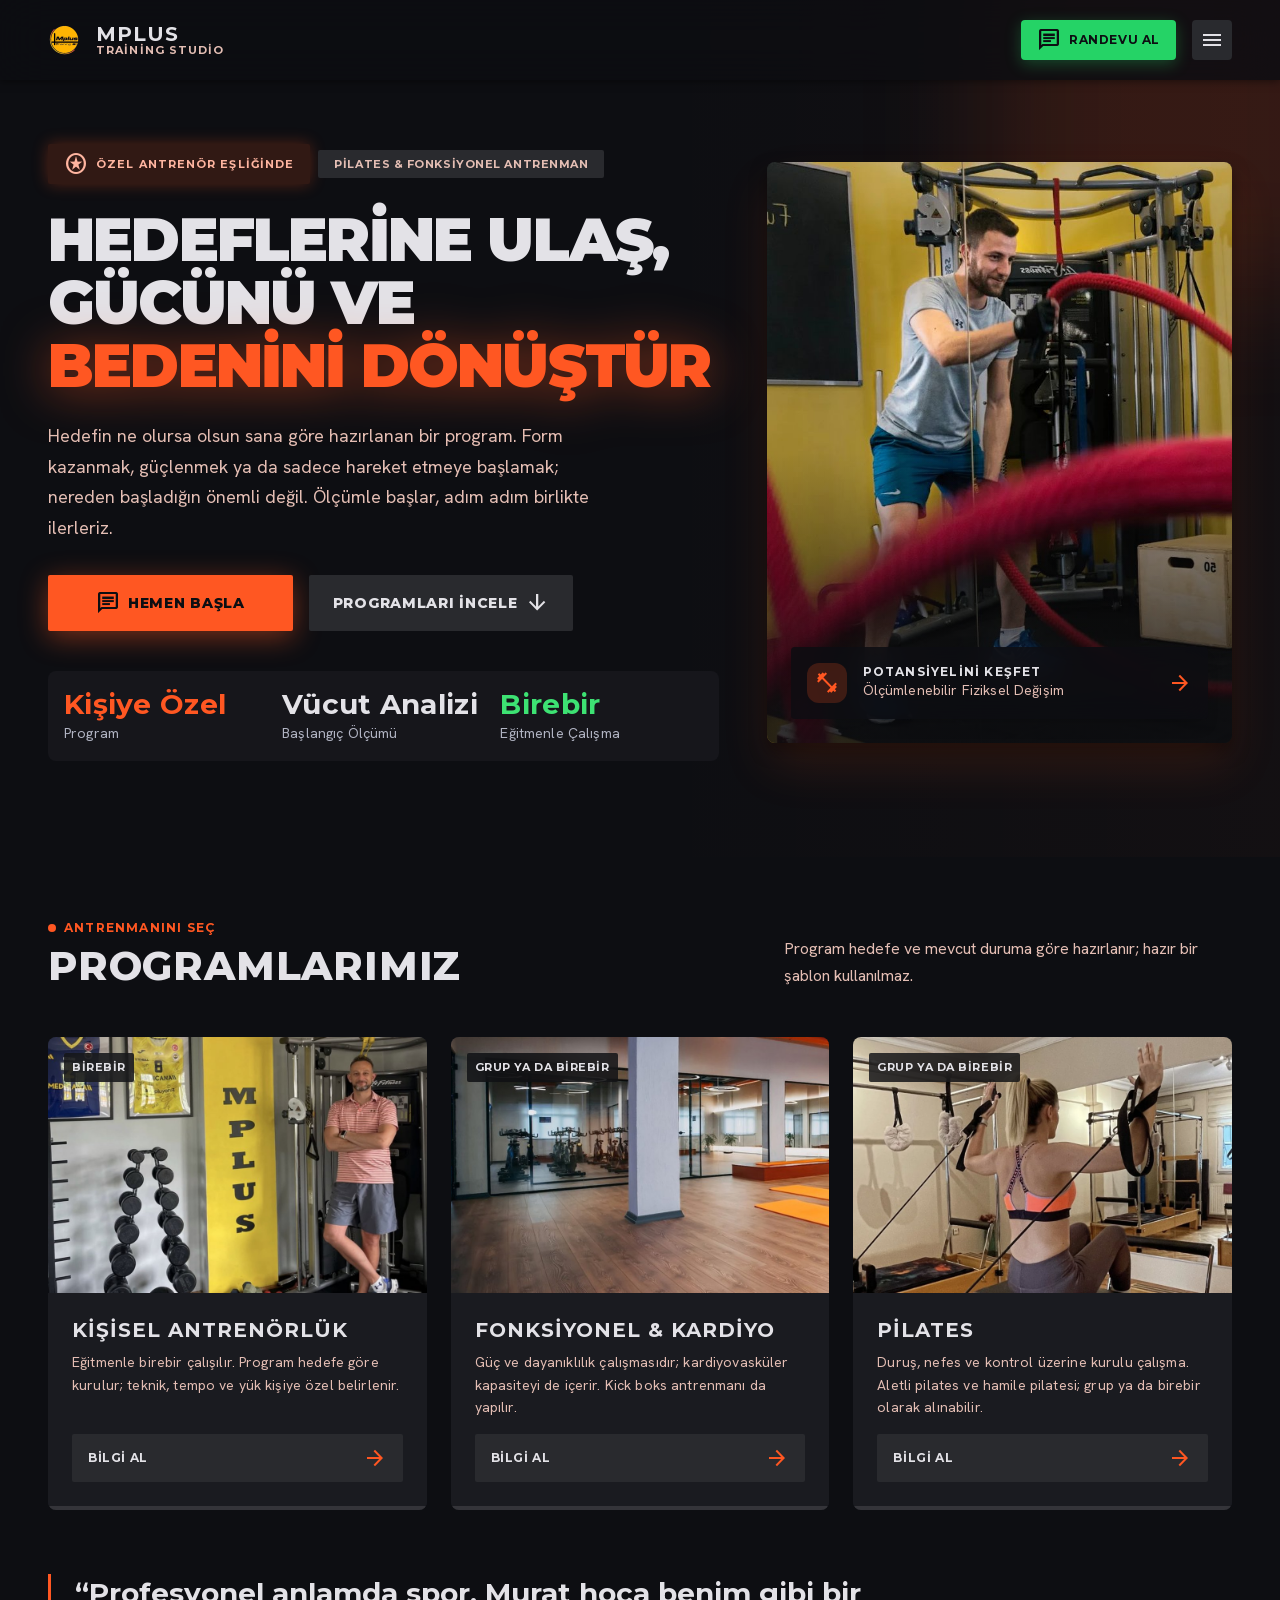
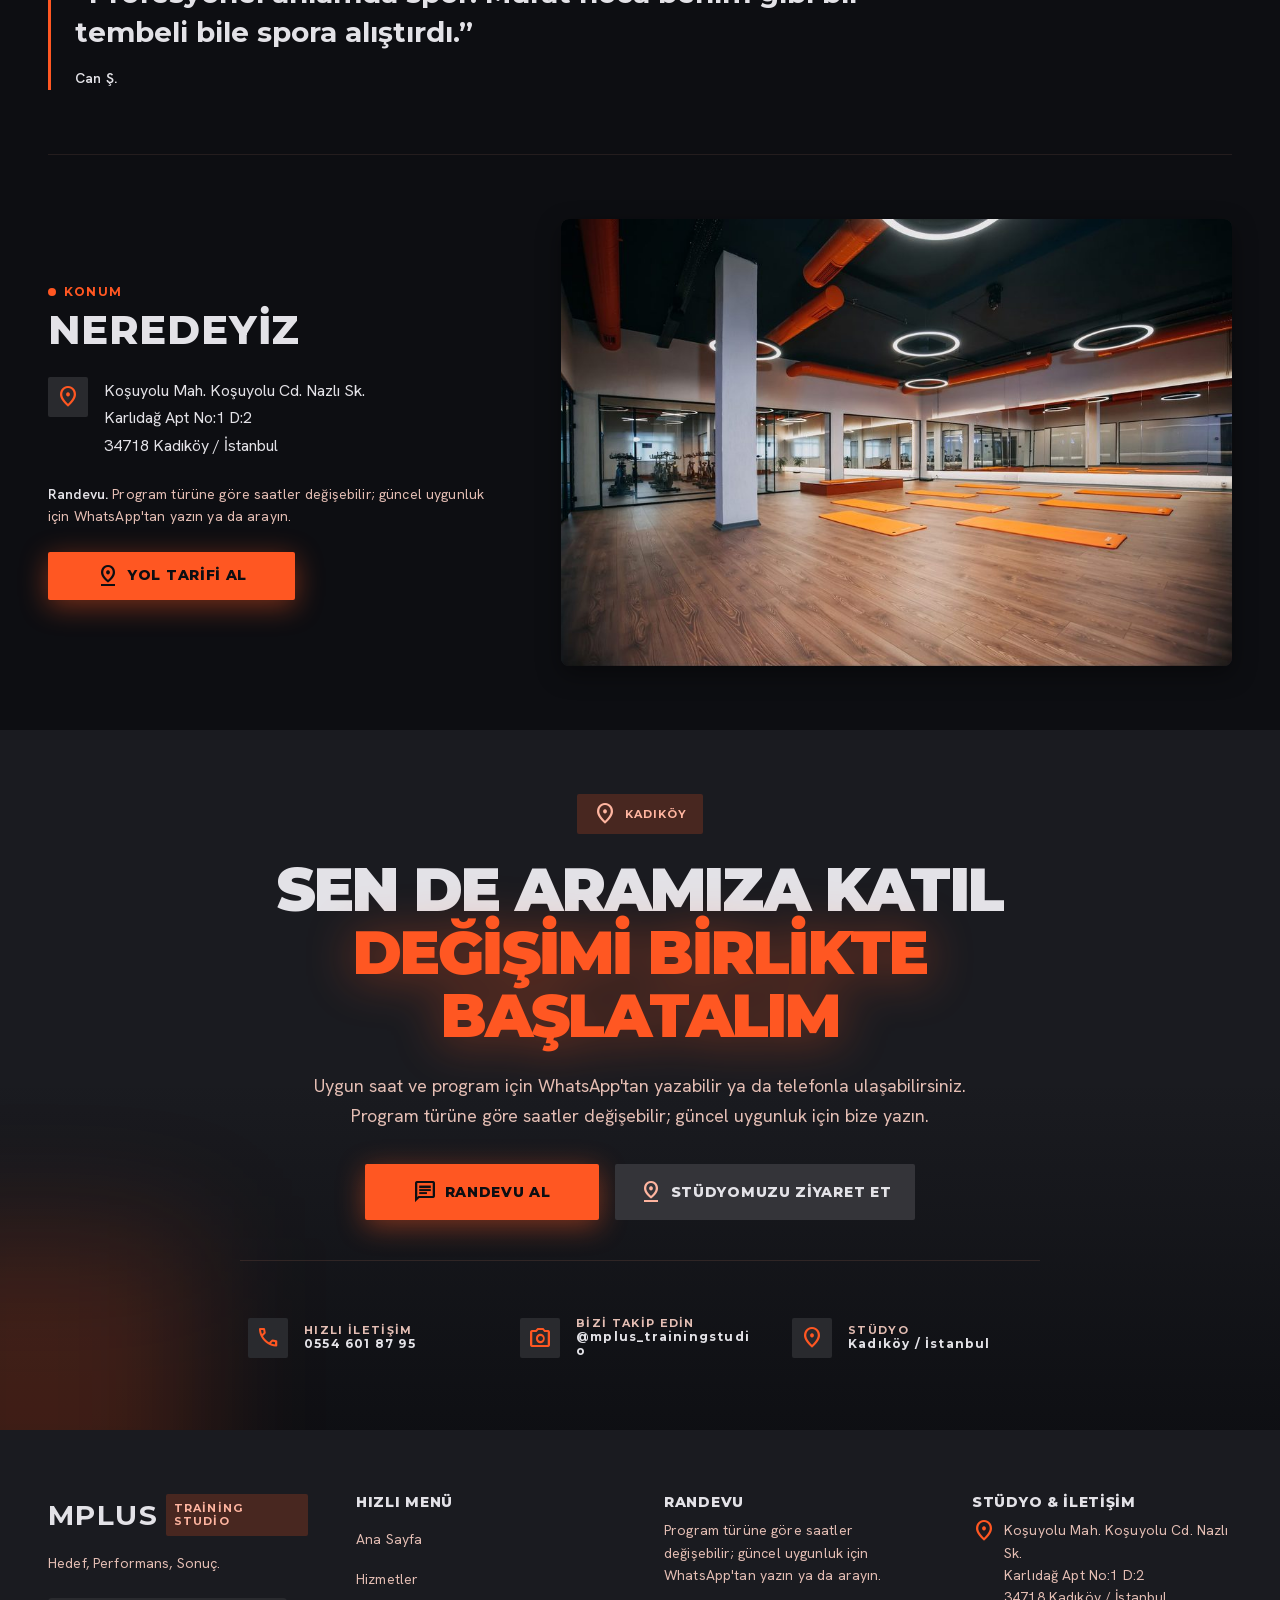
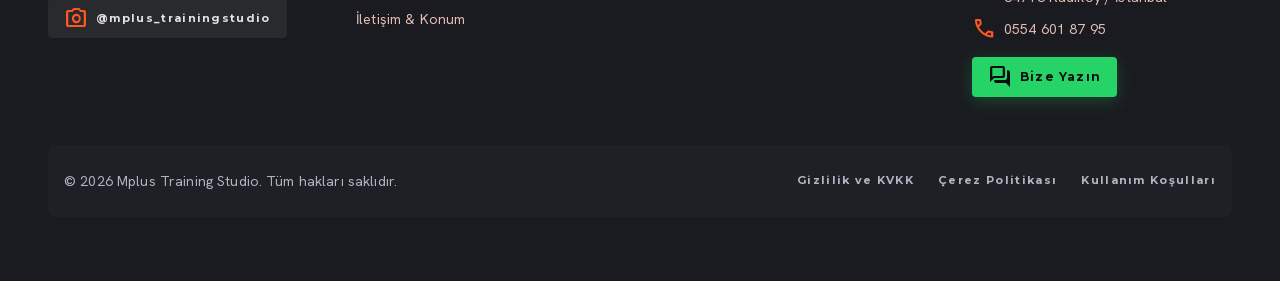
==== commit b5187aa1: "Kardiyo kartı: tekrar eden fotoğraf yerine spin bisiklet alanı Co-Authored-By: Claude Sonnet 5 <nore" ====
--- a/index.html
+++ b/index.html
@@ -246,7 +246,7 @@
       <!-- Card 2 -->
       <article class="group flex flex-col rounded-xl overflow-hidden bg-surface-container-low fx hover:shadow-[0_12px_36px_rgba(255,87,34,0.12),0_4px_12px_rgba(0,0,0,0.5)] hover:-translate-y-1">
         <div class="relative w-full h-56 sm:h-64 overflow-hidden bg-surface-container">
-          <img alt="Üye, sarı duvarlı stüdyoda battle rope ile kardiyo antrenmanı yapıyor" class="w-full h-full object-cover fx group-hover:scale-105" loading="lazy" decoding="async" height="640" width="1000" src="assets/img/cardio-antrenman.jpg">
+          <img alt="Kardiyo alanı: cam bölmenin ardında spin bisikletleri" class="w-full h-full object-cover fx group-hover:scale-105" loading="lazy" decoding="async" height="640" width="1000" src="assets/img/kardiyo-bisiklet.jpg">
           <span class="absolute top-space-md left-space-md font-label-sm text-label-sm uppercase tracking-wider px-space-sm py-space-sm rounded bg-surface-container-lowest/80 backdrop-blur-md text-on-surface">Grup ya da Birebir</span>
         </div>
         <div class="p-space-lg flex flex-col flex-grow justify-between gap-space-md bg-surface-container-low">
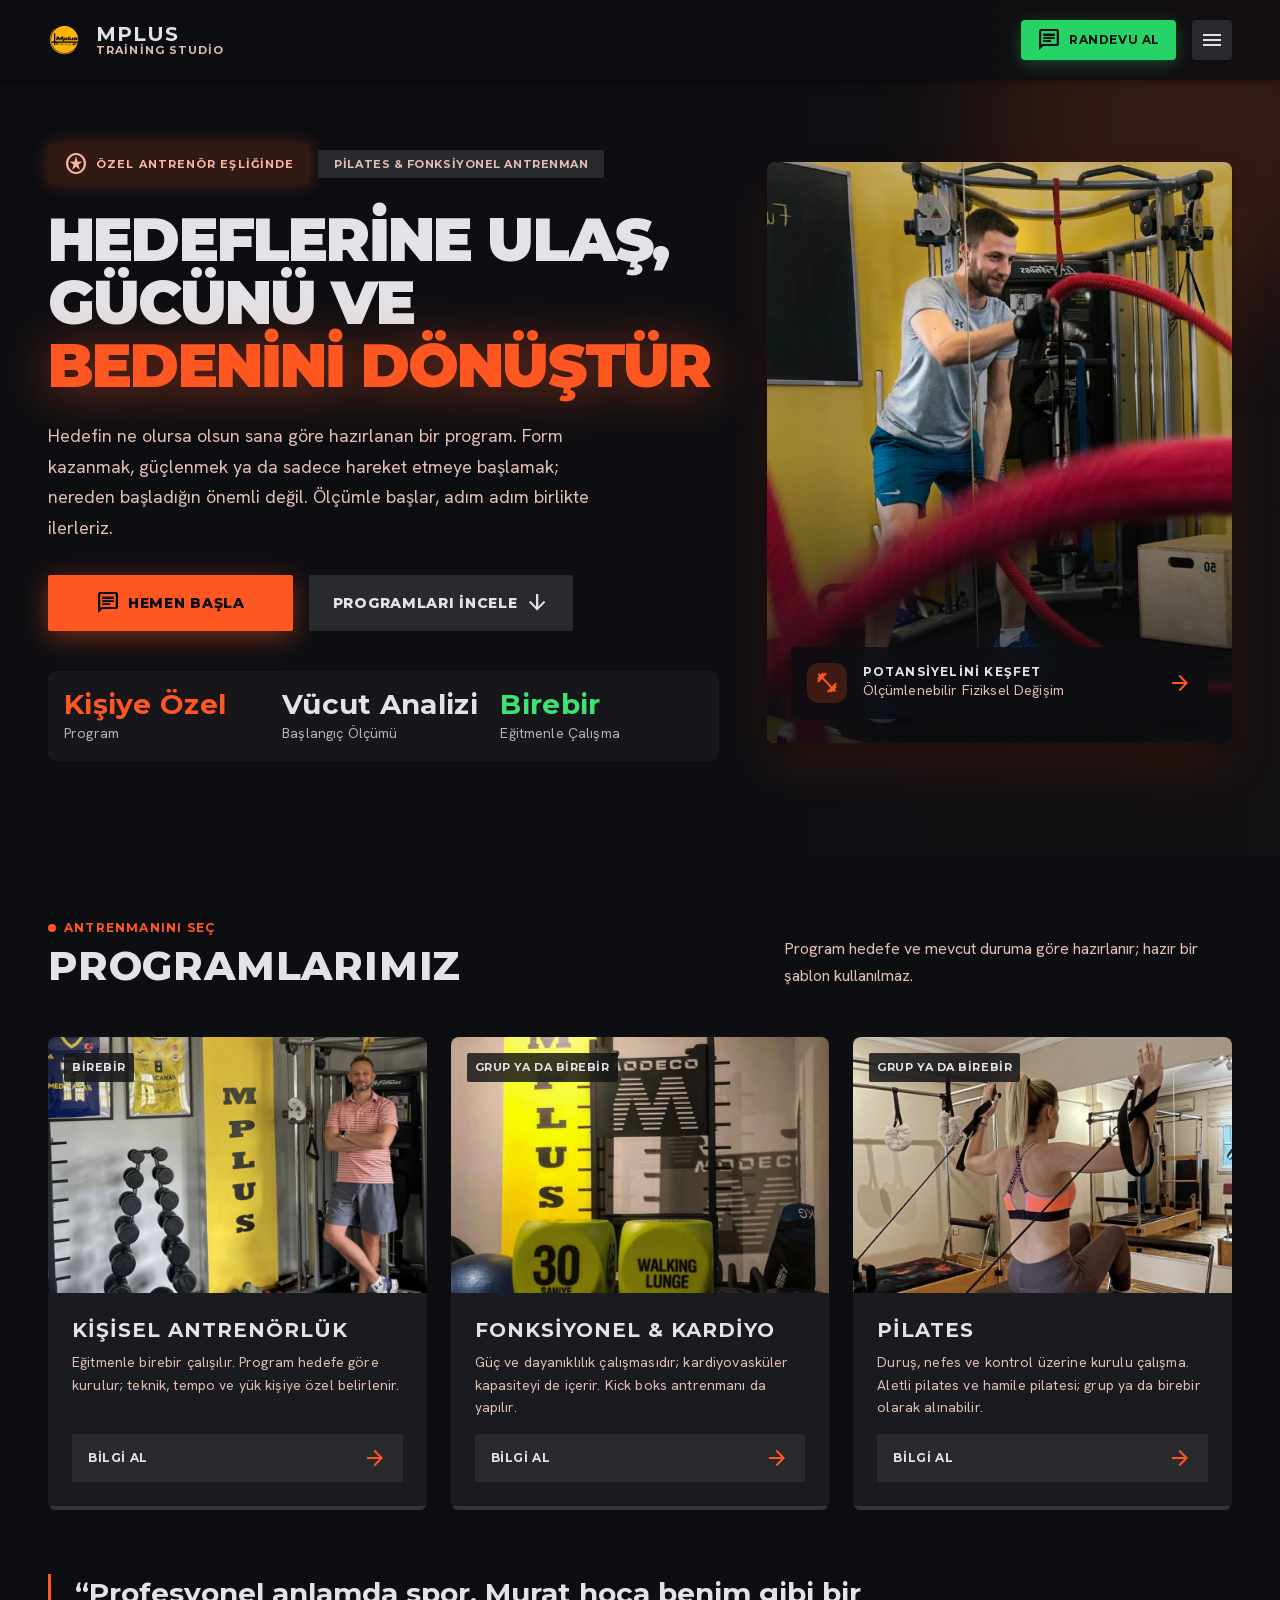
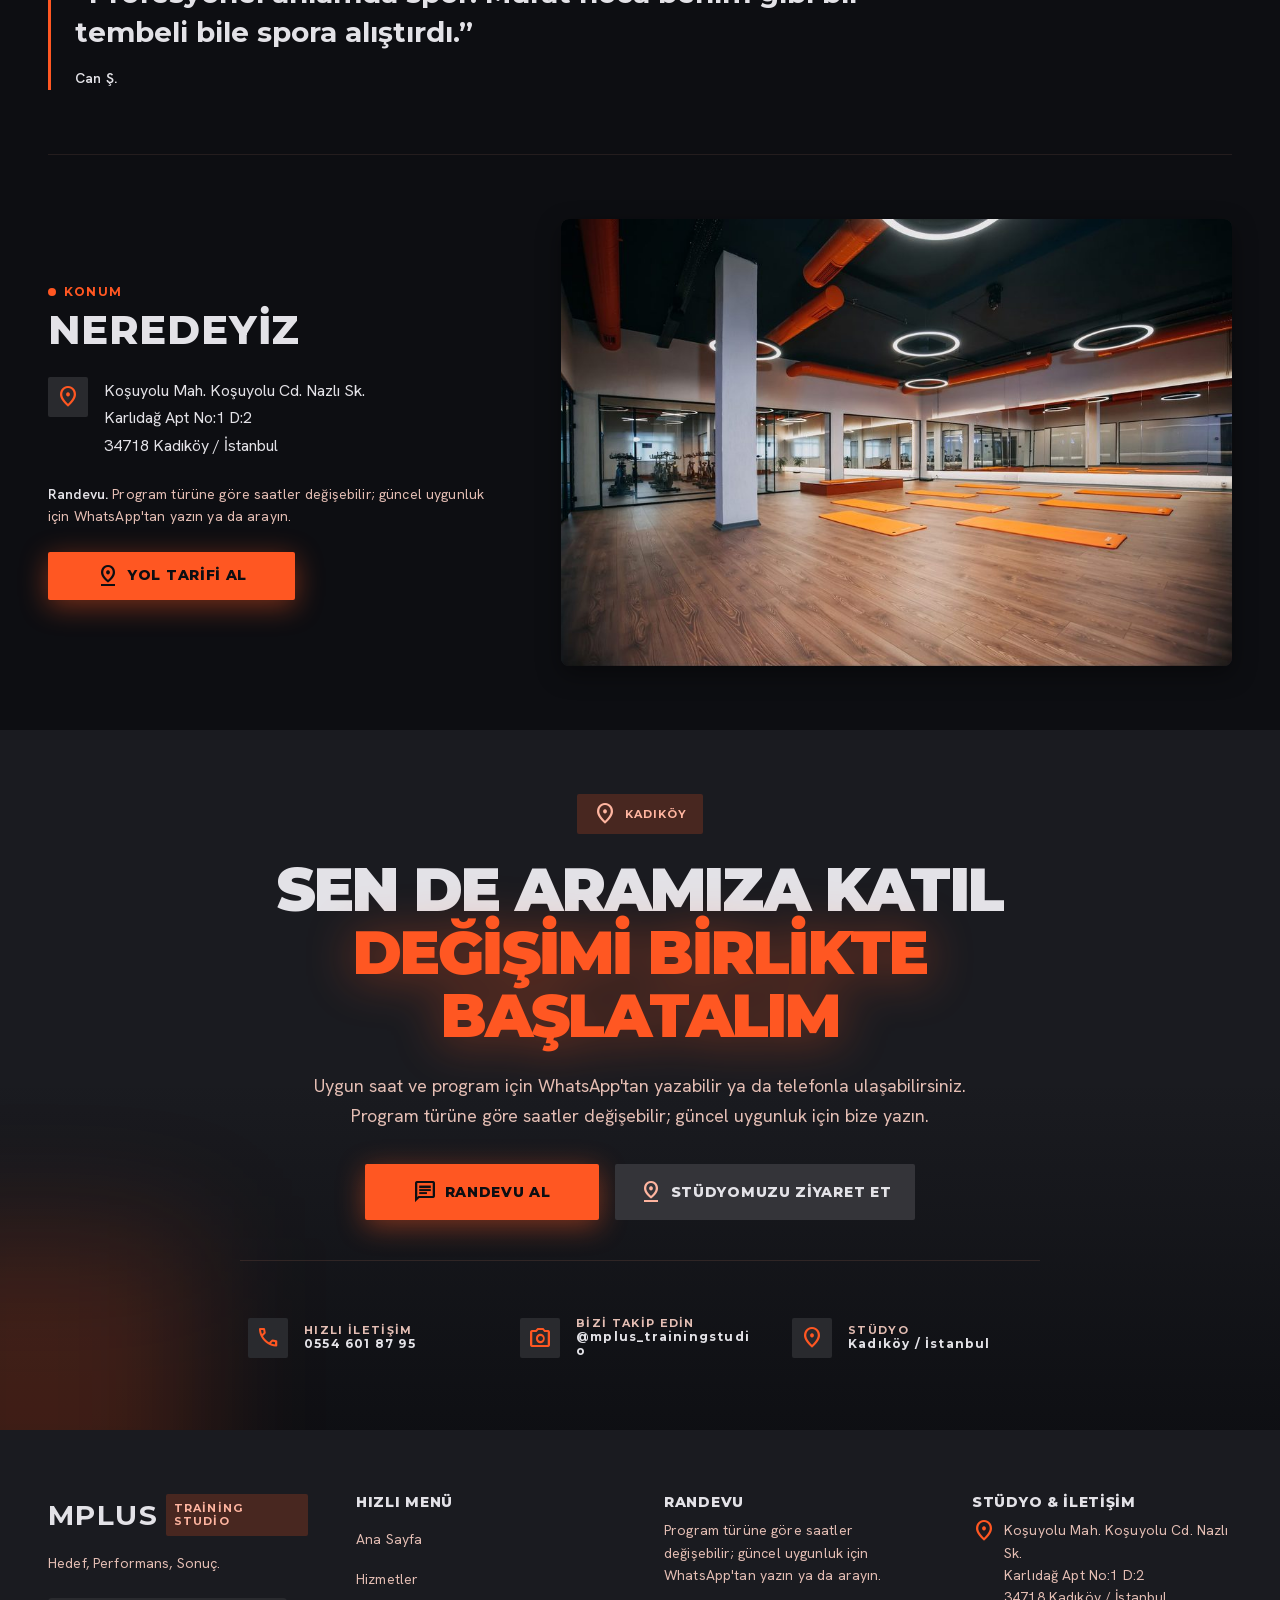
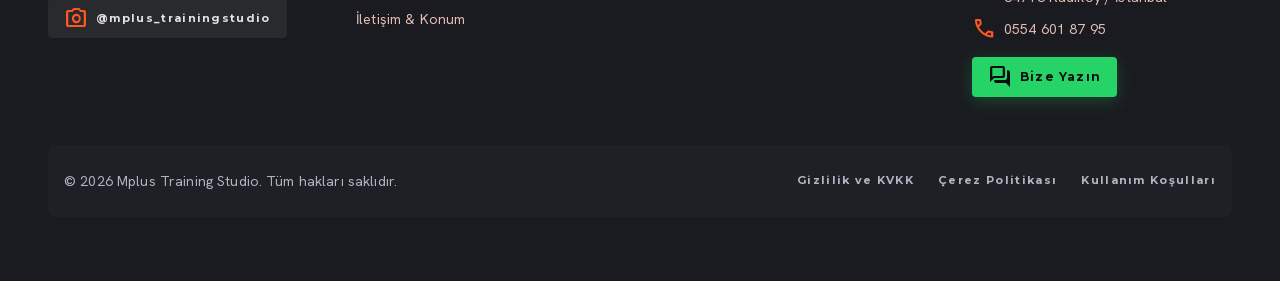
==== commit ba1672ba: "Fonksiyonel & Kardiyo kartı: MPLUS afişi ve antrenman zarları fotoğrafı Co-Authored-By: Claude Sonne" ====
--- a/index.html
+++ b/index.html
@@ -246,7 +246,7 @@
       <!-- Card 2 -->
       <article class="group flex flex-col rounded-xl overflow-hidden bg-surface-container-low fx hover:shadow-[0_12px_36px_rgba(255,87,34,0.12),0_4px_12px_rgba(0,0,0,0.5)] hover:-translate-y-1">
         <div class="relative w-full h-56 sm:h-64 overflow-hidden bg-surface-container">
-          <img alt="Kardiyo alanı: cam bölmenin ardında spin bisikletleri" class="w-full h-full object-cover fx group-hover:scale-105" loading="lazy" decoding="async" height="640" width="1000" src="assets/img/kardiyo-bisiklet.jpg">
+          <img alt="Sarı MPLUS afişinin önünde '30 saniye' ve 'walking lunge' yazan antrenman zarları" class="w-full h-full object-cover fx group-hover:scale-105" loading="lazy" decoding="async" height="640" width="1000" src="assets/img/fonksiyonel-mplus.jpg">
           <span class="absolute top-space-md left-space-md font-label-sm text-label-sm uppercase tracking-wider px-space-sm py-space-sm rounded bg-surface-container-lowest/80 backdrop-blur-md text-on-surface">Grup ya da Birebir</span>
         </div>
         <div class="p-space-lg flex flex-col flex-grow justify-between gap-space-md bg-surface-container-low">
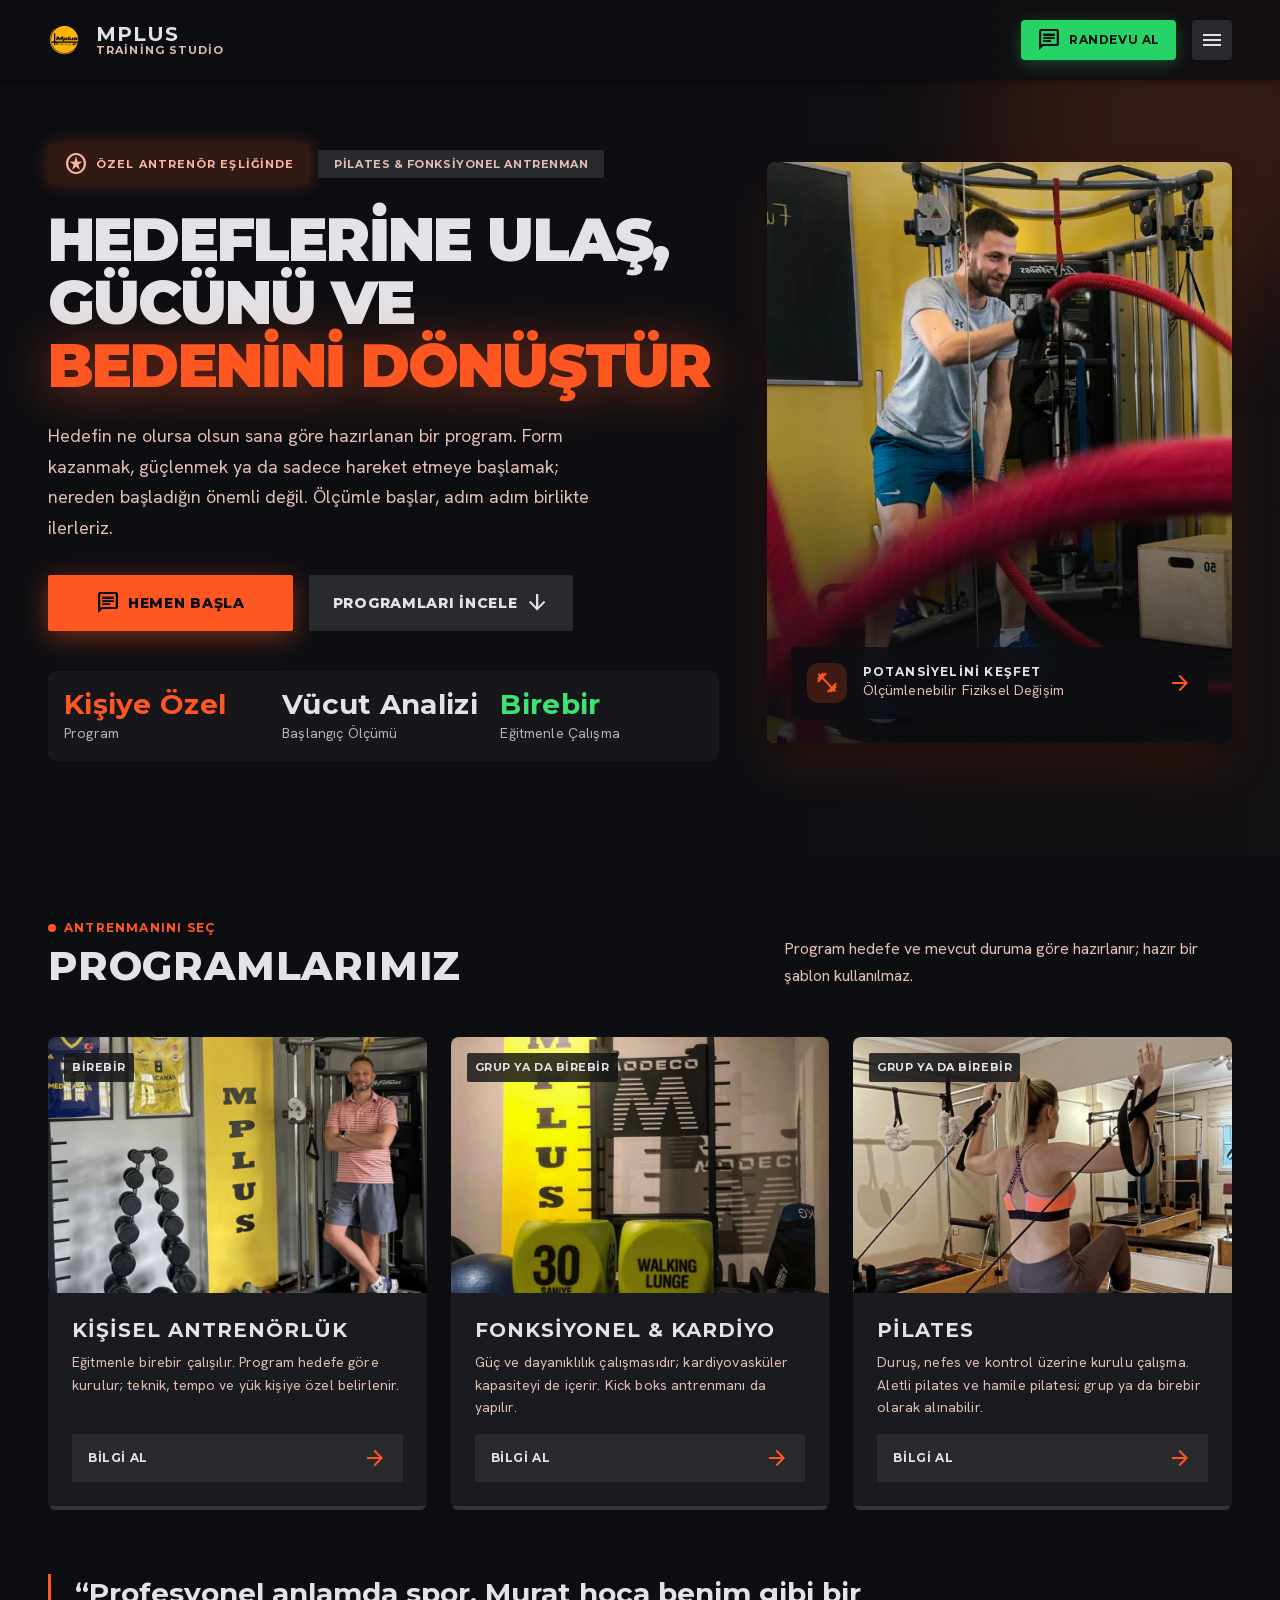
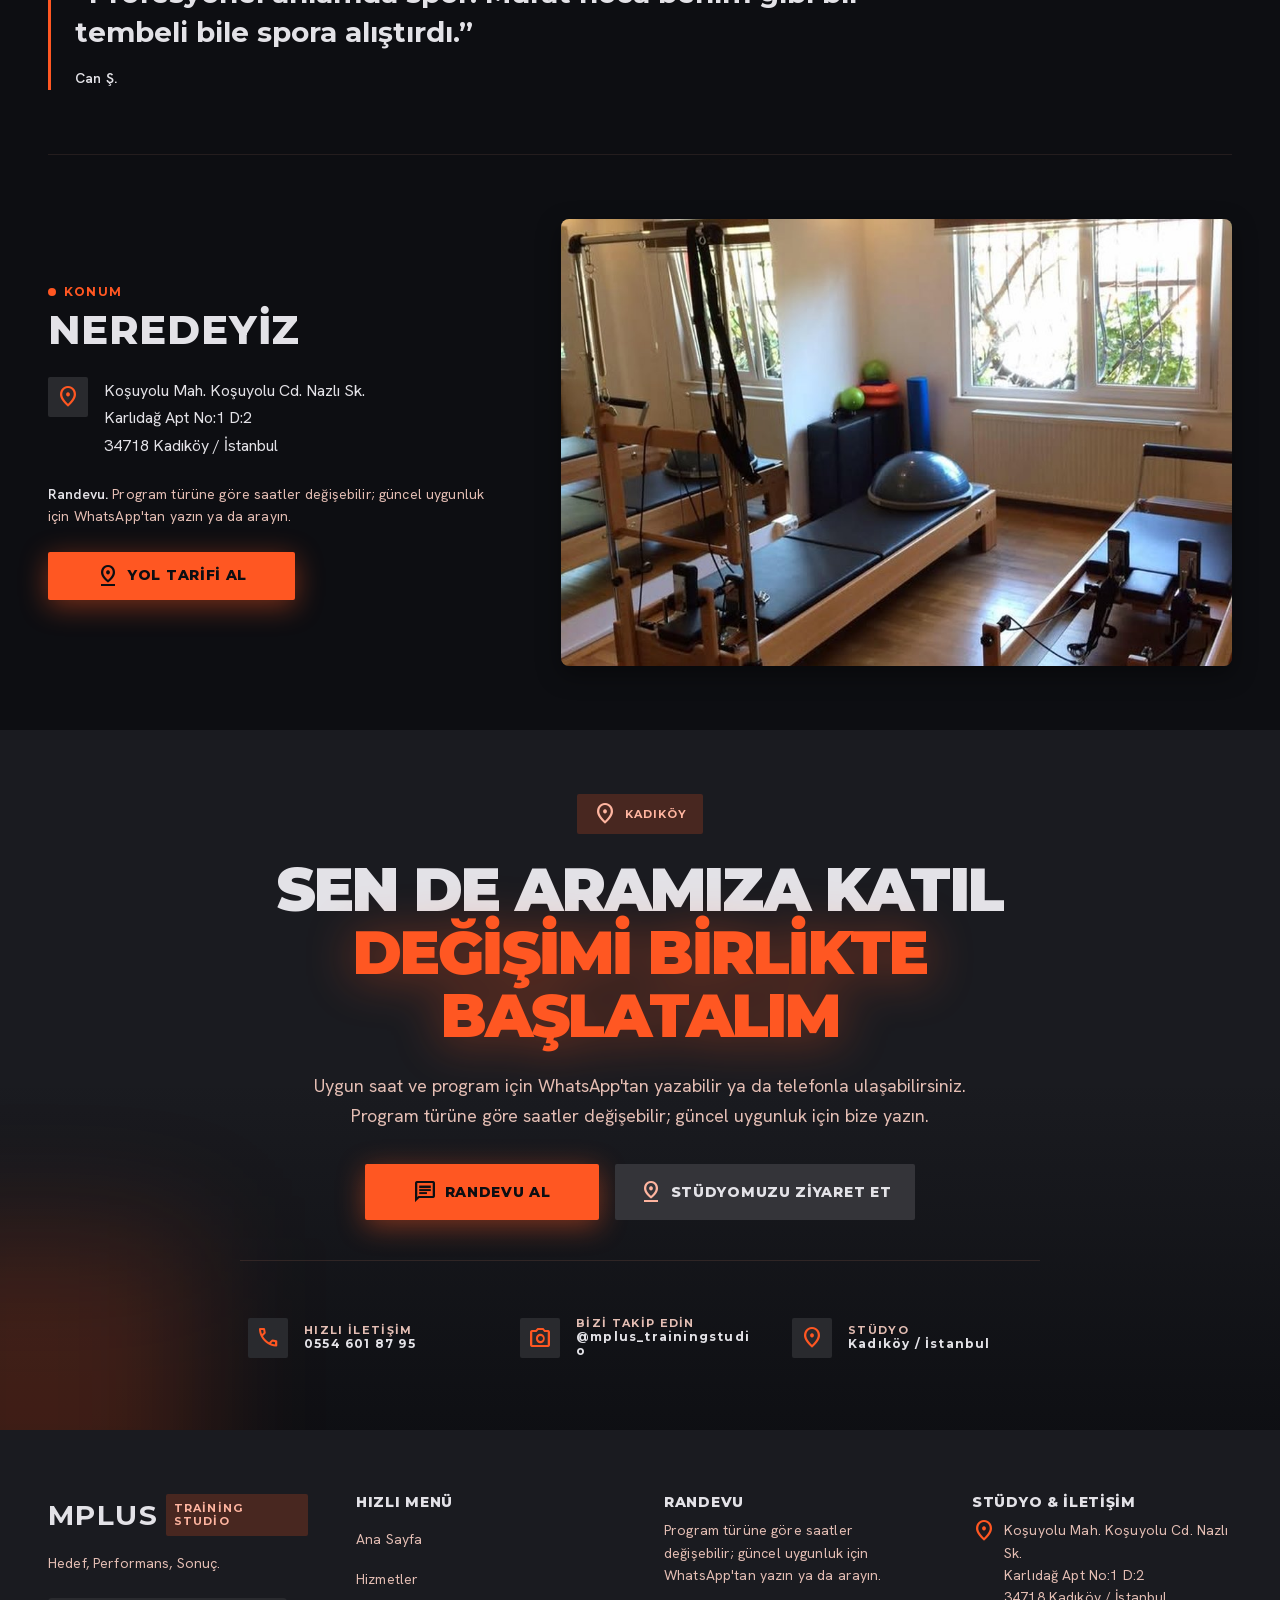
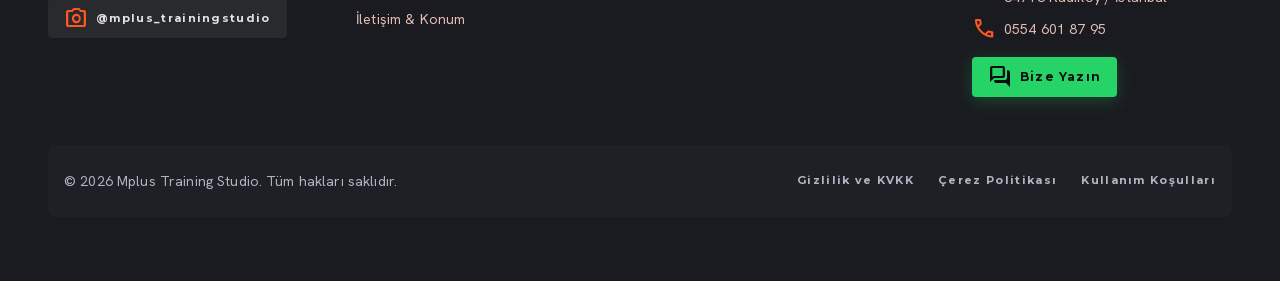
==== commit 62591c61: "Konum bölümü: Facebook sayfasındaki gerçek pilates odası fotoğrafı Co-Authored-By: Claude Sonnet 5 <" ====
--- a/index.html
+++ b/index.html
@@ -330,7 +330,7 @@
 
       <div class="lg:col-span-7">
         <a class="press block relative rounded-xl overflow-hidden bg-surface-container shadow-[0_8px_24px_rgba(0,0,0,0.4)] aspect-[3/2]" href="https://www.google.com/maps/search/?api=1&amp;query=Mplus%20Training%20Studio%20Ko%C5%9Fuyolu%20Kad%C4%B1k%C3%B6y" rel="noopener noreferrer" target="_blank" aria-label="Mplus Training Studio'yu Google Maps'te aç">
-          <img alt="Mplus Training Studio salonu" class="w-full h-full object-cover" loading="lazy" decoding="async" height="639" width="960" src="assets/img/studio-mekan.jpg">
+          <img alt="Mplus Training Studio pilates odası: reformer aletleri ve büyük pencere" class="w-full h-full object-cover" loading="lazy" decoding="async" height="640" width="960" src="assets/img/konum-pilates-odasi.jpg">
         </a>
       </div>
     </div>
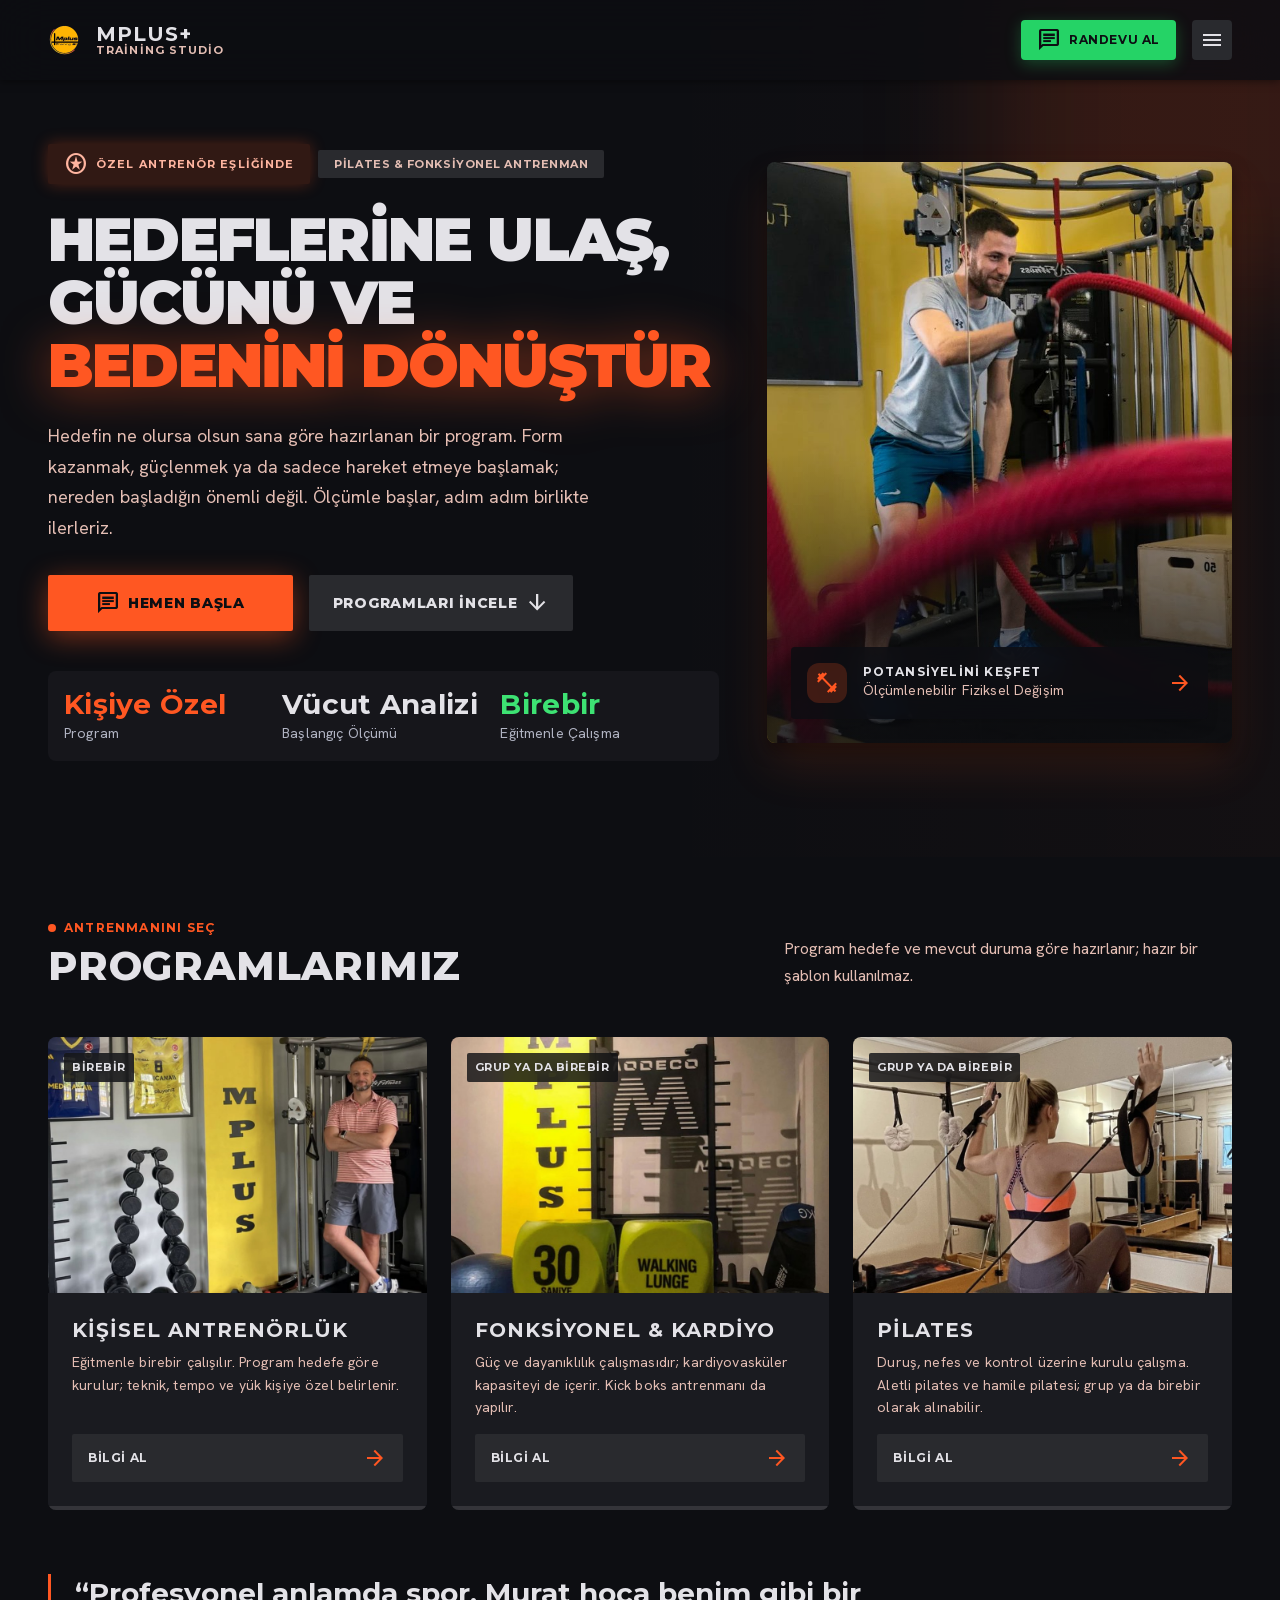
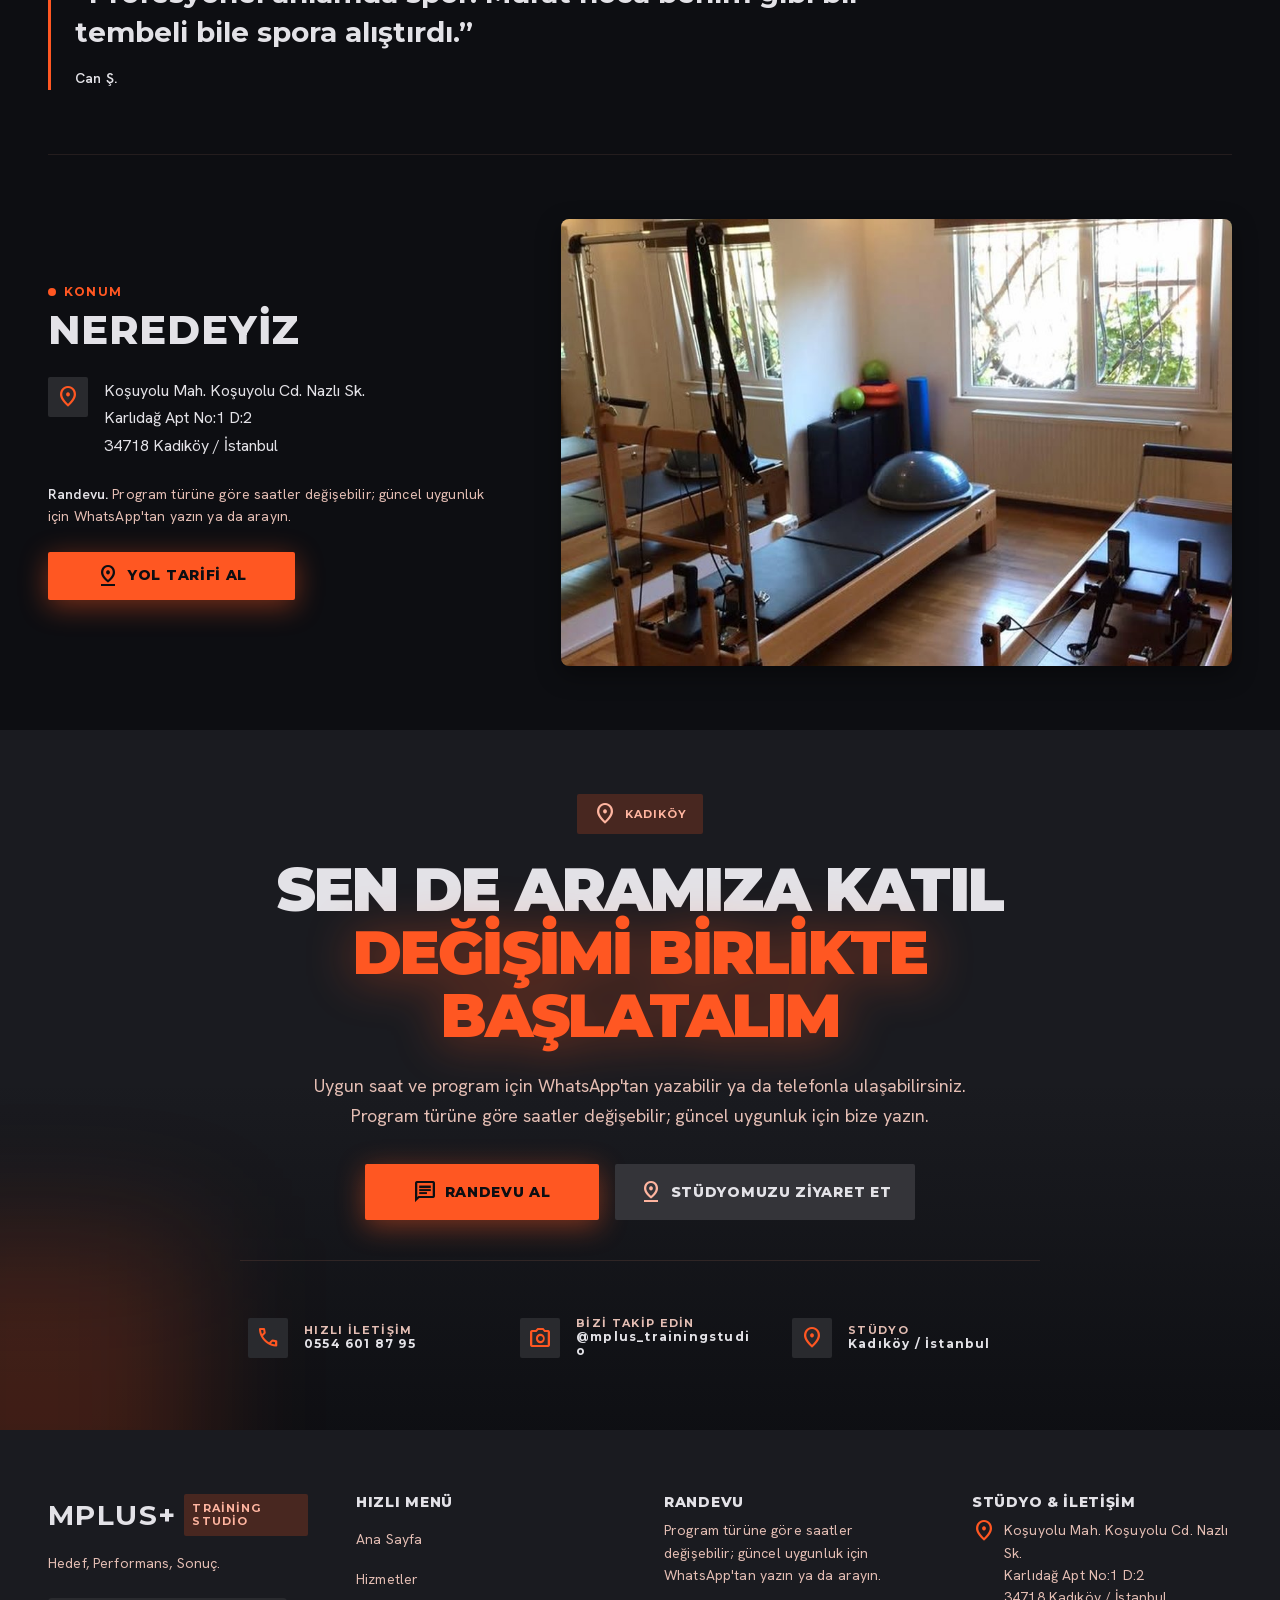
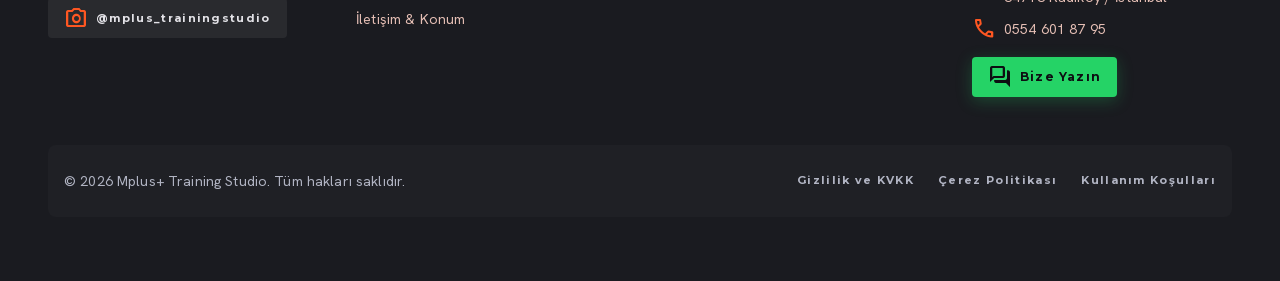
==== commit 561d8021: "Marka adı Mplus+ Training Studio olarak güncellendi; yasal sayfalardaki hatalı adres düzeltildi Co-A" ====
--- a/index.html
+++ b/index.html
@@ -3,7 +3,7 @@
 <head>
 <meta charset="utf-8">
 <meta content="width=device-width, initial-scale=1.0" name="viewport">
-<title>Mplus Training Studio | Kadıköy Kişisel Antrenörlük &amp; Pilates</title>
+<title>Mplus+ Training Studio | Kadıköy Kişisel Antrenörlük &amp; Pilates</title>
 <meta name="description" content="Kadıköy'de sana göre hazırlanan antrenman programı. Kişisel antrenörlük, pilates, fonksiyonel ve kardiyo antrenman. Hedefin ne olursa olsun bugün başla.">
 <meta name="theme-color" content="#0d0e12">
 
@@ -11,7 +11,7 @@
 <link rel="icon" type="image/png" sizes="128x128" href="assets/img/logo-128.png">
 <link rel="apple-touch-icon" href="assets/img/apple-touch-icon.png">
 <meta property="og:type" content="website">
-<meta property="og:title" content="Mplus Training Studio | Kadıköy Kişisel Antrenörlük &amp; Pilates">
+<meta property="og:title" content="Mplus+ Training Studio | Kadıköy Kişisel Antrenörlük &amp; Pilates">
 <meta property="og:description" content="Sana göre hazırlanan antrenman programı. Kişisel antrenörlük, pilates, fonksiyonel ve kardiyo antrenman. Hemen randevu al.">
 <meta property="og:image" content="https://erinckonat.github.io/mplus-training-studio-v2/assets/img/hero-rope.jpg">
 <meta property="og:url" content="https://erinckonat.github.io/mplus-training-studio-v2/">
@@ -88,10 +88,10 @@
 <!-- HEADER -->
 <header class="fixed top-0 left-0 w-full z-50 bg-surface-container-lowest/85 backdrop-blur-xl shadow-[0_1px_8px_rgba(0,0,0,0.5)]">
   <div class="h-20 max-w-7xl 2xl:max-w-[1600px] mx-auto px-margin-mobile lg:px-margin flex items-center justify-between gap-space-md">
-    <a class="flex items-center gap-space-md min-w-0" href="#ana-sayfa" aria-label="Mplus Training Studio — ana sayfa">
+    <a class="flex items-center gap-space-md min-w-0" href="#ana-sayfa" aria-label="Mplus+ Training Studio — ana sayfa">
       <img alt="" aria-hidden="true" class="h-8 w-8 object-contain" height="32" width="32" src="assets/img/logo-128.png">
       <span class="flex flex-col whitespace-nowrap">
-        <span class="font-headline-sm text-headline-sm uppercase tracking-wider text-on-surface leading-none">Mplus</span>
+        <span class="font-headline-sm text-headline-sm uppercase tracking-wider text-on-surface leading-none">Mplus+</span>
         <span class="font-label-sm text-label-sm text-on-surface-variant uppercase tracking-widest">Training Studio</span>
       </span>
     </a>
@@ -104,7 +104,7 @@
     </nav>
 
     <div class="flex items-center gap-space-md">
-      <a class="press fx inline-flex items-center justify-center gap-space-xs w-10 h-10 sm:w-auto sm:h-auto sm:px-space-md sm:py-space-sm rounded-lg bg-[#25D366] hover:bg-[#3ee07b] text-surface-container-lowest font-label-md text-label-md uppercase tracking-wider shadow-[0_4px_16px_rgba(37,211,102,0.3)]" href="https://wa.me/905546018795?text=Merhaba%2C%20Mplus%20Training%20Studio%27dan%20bilgi%20almak%20istiyorum." rel="noopener noreferrer" target="_blank" aria-label="WhatsApp ile randevu al">
+      <a class="press fx inline-flex items-center justify-center gap-space-xs w-10 h-10 sm:w-auto sm:h-auto sm:px-space-md sm:py-space-sm rounded-lg bg-[#25D366] hover:bg-[#3ee07b] text-surface-container-lowest font-label-md text-label-md uppercase tracking-wider shadow-[0_4px_16px_rgba(37,211,102,0.3)]" href="https://wa.me/905546018795?text=Merhaba%2C%20Mplus%2B%20Training%20Studio%27dan%20bilgi%20almak%20istiyorum." rel="noopener noreferrer" target="_blank" aria-label="WhatsApp ile randevu al">
         <span class="material-symbols-outlined text-[18px]" aria-hidden="true">chat</span>
         <span class="hidden sm:inline whitespace-nowrap">Randevu Al</span>
       </a>
@@ -121,7 +121,7 @@
       <a class="nav-link fx flex items-center justify-between min-h-[48px] border-b border-outline-variant/30 font-label-lg text-label-lg uppercase tracking-wider text-on-surface-variant hover:text-on-surface" data-spy="programlar" href="#programlar">Hizmetler</a>
       <a class="nav-link fx flex items-center justify-between min-h-[48px] font-label-lg text-label-lg uppercase tracking-wider text-on-surface-variant hover:text-on-surface" data-spy="konum" href="#konum">Konum</a>
       <a class="nav-link fx flex items-center justify-between min-h-[48px] font-label-lg text-label-lg uppercase tracking-wider text-on-surface-variant hover:text-on-surface" data-spy="iletisim" href="#iletisim">İletişim</a>
-      <a class="press fx mt-space-md inline-flex items-center justify-center gap-space-xs min-h-[48px] rounded-lg bg-[#25D366] hover:bg-[#3ee07b] text-surface-container-lowest font-label-md text-label-md uppercase tracking-wider" href="https://wa.me/905546018795?text=Merhaba%2C%20Mplus%20Training%20Studio%27dan%20bilgi%20almak%20istiyorum." rel="noopener noreferrer" target="_blank">
+      <a class="press fx mt-space-md inline-flex items-center justify-center gap-space-xs min-h-[48px] rounded-lg bg-[#25D366] hover:bg-[#3ee07b] text-surface-container-lowest font-label-md text-label-md uppercase tracking-wider" href="https://wa.me/905546018795?text=Merhaba%2C%20Mplus%2B%20Training%20Studio%27dan%20bilgi%20almak%20istiyorum." rel="noopener noreferrer" target="_blank">
         <span class="material-symbols-outlined text-[18px]" aria-hidden="true">chat</span>
         <span>Randevu Al</span>
       </a>
@@ -159,7 +159,7 @@
       </p>
 
       <div class="flex flex-col sm:flex-row items-stretch sm:items-center gap-space-md pt-space-xs">
-        <a class="press fx inline-flex items-center justify-center gap-space-xs px-space-lg sm:px-space-xl py-space-md rounded bg-primary-container hover:bg-[#ff6f43] text-surface-container-lowest font-label-lg text-label-lg uppercase tracking-wider shadow-[0_6px_28px_rgba(255,87,34,0.45)] hover:-translate-y-0.5" href="https://wa.me/905546018795?text=Merhaba%2C%20Mplus%20Training%20Studio%27dan%20bilgi%20almak%20istiyorum." rel="noopener noreferrer" target="_blank">
+        <a class="press fx inline-flex items-center justify-center gap-space-xs px-space-lg sm:px-space-xl py-space-md rounded bg-primary-container hover:bg-[#ff6f43] text-surface-container-lowest font-label-lg text-label-lg uppercase tracking-wider shadow-[0_6px_28px_rgba(255,87,34,0.45)] hover:-translate-y-0.5" href="https://wa.me/905546018795?text=Merhaba%2C%20Mplus%2B%20Training%20Studio%27dan%20bilgi%20almak%20istiyorum." rel="noopener noreferrer" target="_blank">
           <span class="material-symbols-outlined text-[20px]" aria-hidden="true">chat</span>
           <span>Hemen Başla</span>
         </a>
@@ -190,7 +190,7 @@
       <div class="relative w-full aspect-[4/5] rounded-xl overflow-hidden shadow-[0_24px_48px_rgba(255,87,34,0.12),0_8px_16px_rgba(0,0,0,0.5)] bg-surface-container">
         <img alt="Sarı duvarlı stüdyoda battle rope ile antrenman yapan üye" class="w-full h-full object-cover" fetchpriority="high" height="900" width="720" src="assets/img/hero-rope.jpg">
         <div class="absolute inset-0 bg-gradient-to-t from-surface-container-lowest via-transparent to-transparent opacity-80"></div>
-        <a class="press fx absolute bottom-space-md sm:bottom-space-lg left-space-md sm:left-space-lg right-space-md sm:right-space-lg p-space-md rounded-lg bg-surface-container-lowest/85 hover:bg-surface-container-lowest backdrop-blur-md flex items-center justify-between gap-space-md shadow-lg" href="https://wa.me/905546018795?text=Merhaba%2C%20Mplus%20Training%20Studio%27dan%20bilgi%20almak%20istiyorum." rel="noopener noreferrer" target="_blank">
+        <a class="press fx absolute bottom-space-md sm:bottom-space-lg left-space-md sm:left-space-lg right-space-md sm:right-space-lg p-space-md rounded-lg bg-surface-container-lowest/85 hover:bg-surface-container-lowest backdrop-blur-md flex items-center justify-between gap-space-md shadow-lg" href="https://wa.me/905546018795?text=Merhaba%2C%20Mplus%2B%20Training%20Studio%27dan%20bilgi%20almak%20istiyorum." rel="noopener noreferrer" target="_blank">
           <div class="flex items-center gap-space-md min-w-0">
             <div class="w-10 h-10 shrink-0 rounded-full bg-primary-container/20 flex items-center justify-center text-primary-container">
               <span class="material-symbols-outlined text-[20px]" aria-hidden="true">fitness_center</span>
@@ -321,7 +321,7 @@
         <p class="font-body-sm text-body-sm text-on-surface-variant max-w-md"><b class="font-semibold text-on-surface">Randevu.</b> Program türüne göre saatler değişebilir; güncel uygunluk için WhatsApp'tan yazın ya da arayın.</p>
 
         <div>
-          <a class="press fx inline-flex w-full sm:w-auto items-center justify-center gap-space-xs px-space-xl min-h-[48px] rounded bg-primary-container hover:bg-[#ff6f43] text-surface-container-lowest font-label-lg text-label-lg uppercase tracking-wider shadow-[0_6px_28px_rgba(255,87,34,0.45)] hover:-translate-y-0.5" href="https://www.google.com/maps/search/?api=1&amp;query=Mplus%20Training%20Studio%20Ko%C5%9Fuyolu%20Kad%C4%B1k%C3%B6y" rel="noopener noreferrer" target="_blank">
+          <a class="press fx inline-flex w-full sm:w-auto items-center justify-center gap-space-xs px-space-xl min-h-[48px] rounded bg-primary-container hover:bg-[#ff6f43] text-surface-container-lowest font-label-lg text-label-lg uppercase tracking-wider shadow-[0_6px_28px_rgba(255,87,34,0.45)] hover:-translate-y-0.5" href="https://www.google.com/maps/place/Mplus%2B+Training+Studio/@41.003085,29.0264815,17z/data=!4m10!1m2!2m1!1sMplus+Training+Studio+Ko%C5%9Fuyolu+Kad%C4%B1k%C3%B6y!3m6!1s0x14cab939eed35949:0xac9424e266164ad9!8m2!3d41.003085!4d29.0312451!15sCilNcGx1cyBUcmFpbmluZyBTdHVkaW8gS2_Fn3V5b2x1IEthZMSxa8O2eVorIiltcGx1cyB0cmFpbmluZyBzdHVkaW8ga2_Fn3V5b2x1IGthZMSxa8O2eZIBDnBpbGF0ZXNfc3R1ZGlv4AEA!16s%2Fg%2F11gy67ypzz" rel="noopener noreferrer" target="_blank">
             <span class="material-symbols-outlined text-[20px]" aria-hidden="true">pin_drop</span>
             <span>Yol Tarifi Al</span>
           </a>
@@ -329,8 +329,8 @@
       </div>
 
       <div class="lg:col-span-7">
-        <a class="press block relative rounded-xl overflow-hidden bg-surface-container shadow-[0_8px_24px_rgba(0,0,0,0.4)] aspect-[3/2]" href="https://www.google.com/maps/search/?api=1&amp;query=Mplus%20Training%20Studio%20Ko%C5%9Fuyolu%20Kad%C4%B1k%C3%B6y" rel="noopener noreferrer" target="_blank" aria-label="Mplus Training Studio'yu Google Maps'te aç">
-          <img alt="Mplus Training Studio pilates odası: reformer aletleri ve büyük pencere" class="w-full h-full object-cover" loading="lazy" decoding="async" height="640" width="960" src="assets/img/konum-pilates-odasi.jpg">
+        <a class="press block relative rounded-xl overflow-hidden bg-surface-container shadow-[0_8px_24px_rgba(0,0,0,0.4)] aspect-[3/2]" href="https://www.google.com/maps/place/Mplus%2B+Training+Studio/@41.003085,29.0264815,17z/data=!4m10!1m2!2m1!1sMplus+Training+Studio+Ko%C5%9Fuyolu+Kad%C4%B1k%C3%B6y!3m6!1s0x14cab939eed35949:0xac9424e266164ad9!8m2!3d41.003085!4d29.0312451!15sCilNcGx1cyBUcmFpbmluZyBTdHVkaW8gS2_Fn3V5b2x1IEthZMSxa8O2eVorIiltcGx1cyB0cmFpbmluZyBzdHVkaW8ga2_Fn3V5b2x1IGthZMSxa8O2eZIBDnBpbGF0ZXNfc3R1ZGlv4AEA!16s%2Fg%2F11gy67ypzz" rel="noopener noreferrer" target="_blank" aria-label="Mplus+ Training Studio'yu Google Maps'te aç">
+          <img alt="Mplus+ Training Studio pilates odası: reformer aletleri ve büyük pencere" class="w-full h-full object-cover" loading="lazy" decoding="async" height="640" width="960" src="assets/img/konum-pilates-odasi.jpg">
         </a>
       </div>
     </div>
@@ -355,11 +355,11 @@
     </p>
 
     <div class="flex flex-col sm:flex-row items-stretch sm:items-center gap-space-md w-full justify-center pt-space-xs">
-      <a class="press fx w-full sm:w-auto inline-flex items-center justify-center gap-space-xs px-space-lg sm:px-space-xl py-space-md rounded bg-primary-container hover:bg-[#ff6f43] text-surface-container-lowest font-label-lg text-label-lg uppercase tracking-wider shadow-[0_6px_28px_rgba(255,87,34,0.45)] hover:-translate-y-0.5" href="https://wa.me/905546018795?text=Merhaba%2C%20Mplus%20Training%20Studio%27dan%20randevu%20almak%20istiyorum." rel="noopener noreferrer" target="_blank">
+      <a class="press fx w-full sm:w-auto inline-flex items-center justify-center gap-space-xs px-space-lg sm:px-space-xl py-space-md rounded bg-primary-container hover:bg-[#ff6f43] text-surface-container-lowest font-label-lg text-label-lg uppercase tracking-wider shadow-[0_6px_28px_rgba(255,87,34,0.45)] hover:-translate-y-0.5" href="https://wa.me/905546018795?text=Merhaba%2C%20Mplus%2B%20Training%20Studio%27dan%20randevu%20almak%20istiyorum." rel="noopener noreferrer" target="_blank">
         <span class="material-symbols-outlined text-[20px]" aria-hidden="true">chat</span>
         <span>Randevu Al</span>
       </a>
-      <a class="press fx w-full sm:w-auto inline-flex items-center justify-center gap-space-xs px-space-lg py-space-md rounded bg-surface-container-highest hover:bg-surface-bright text-on-surface font-label-lg text-label-lg uppercase tracking-wider" href="https://www.google.com/maps/search/?api=1&amp;query=Mplus%20Training%20Studio%20Ko%C5%9Fuyolu%20Kad%C4%B1k%C3%B6y" rel="noopener noreferrer" target="_blank">
+      <a class="press fx w-full sm:w-auto inline-flex items-center justify-center gap-space-xs px-space-lg py-space-md rounded bg-surface-container-highest hover:bg-surface-bright text-on-surface font-label-lg text-label-lg uppercase tracking-wider" href="https://www.google.com/maps/place/Mplus%2B+Training+Studio/@41.003085,29.0264815,17z/data=!4m10!1m2!2m1!1sMplus+Training+Studio+Ko%C5%9Fuyolu+Kad%C4%B1k%C3%B6y!3m6!1s0x14cab939eed35949:0xac9424e266164ad9!8m2!3d41.003085!4d29.0312451!15sCilNcGx1cyBUcmFpbmluZyBTdHVkaW8gS2_Fn3V5b2x1IEthZMSxa8O2eVorIiltcGx1cyB0cmFpbmluZyBzdHVkaW8ga2_Fn3V5b2x1IGthZMSxa8O2eZIBDnBpbGF0ZXNfc3R1ZGlv4AEA!16s%2Fg%2F11gy67ypzz" rel="noopener noreferrer" target="_blank">
         <span class="material-symbols-outlined text-[20px] text-primary" aria-hidden="true">pin_drop</span>
         <span>Stüdyomuzu Ziyaret Et</span>
       </a>
@@ -406,7 +406,7 @@
     <div class="grid grid-cols-1 md:grid-cols-2 lg:grid-cols-4 gap-space-xl">
       <div class="flex flex-col gap-space-md">
         <div class="flex items-center gap-space-sm">
-          <span class="font-headline-md text-headline-md uppercase tracking-wider text-on-surface">Mplus</span>
+          <span class="font-headline-md text-headline-md uppercase tracking-wider text-on-surface">Mplus+</span>
           <span class="font-label-sm text-label-sm px-space-sm py-space-xs rounded bg-primary-container/20 text-primary uppercase font-bold tracking-widest">Training Studio</span>
         </div>
         <p class="font-body-sm text-body-sm text-on-surface-variant">Hedef, Performans, Sonuç.</p>
@@ -443,7 +443,7 @@
           <a class="fx hover:text-primary" href="tel:+905546018795">0554 601 87 95</a>
         </div>
         <div class="mt-space-xs">
-          <a class="press fx inline-flex items-center gap-space-xs min-h-[40px] px-space-md rounded-lg bg-[#25D366] hover:bg-[#3ee07b] text-surface-container-lowest font-label-md text-label-md shadow-[0_4px_16px_rgba(37,211,102,0.25)]" href="https://wa.me/905546018795?text=Merhaba%2C%20Mplus%20Training%20Studio%27dan%20bilgi%20almak%20istiyorum." rel="noopener noreferrer" target="_blank">
+          <a class="press fx inline-flex items-center gap-space-xs min-h-[40px] px-space-md rounded-lg bg-[#25D366] hover:bg-[#3ee07b] text-surface-container-lowest font-label-md text-label-md shadow-[0_4px_16px_rgba(37,211,102,0.25)]" href="https://wa.me/905546018795?text=Merhaba%2C%20Mplus%2B%20Training%20Studio%27dan%20bilgi%20almak%20istiyorum." rel="noopener noreferrer" target="_blank">
             <span class="material-symbols-outlined text-[16px]" aria-hidden="true">forum</span>
             <span>Bize Yazın</span>
           </a>
@@ -452,7 +452,7 @@
     </div>
 
     <div class="mt-space-xl flex flex-col md:flex-row items-start md:items-center justify-between gap-space-md bg-surface-container-highest/20 rounded-xl p-space-md">
-      <p class="font-body-sm text-body-sm text-on-secondary-container">© 2026 Mplus Training Studio. Tüm hakları saklıdır.</p>
+      <p class="font-body-sm text-body-sm text-on-secondary-container">© 2026 Mplus+ Training Studio. Tüm hakları saklıdır.</p>
       <div class="flex flex-wrap items-center gap-x-space-lg font-label-sm text-label-sm text-on-secondary-container">
         <a class="fx inline-flex items-center min-h-[40px] hover:text-on-surface" href="gizlilik.html">Gizlilik ve KVKK</a>
         <a class="fx inline-flex items-center min-h-[40px] hover:text-on-surface" href="cerez-politikasi.html">Çerez Politikası</a>
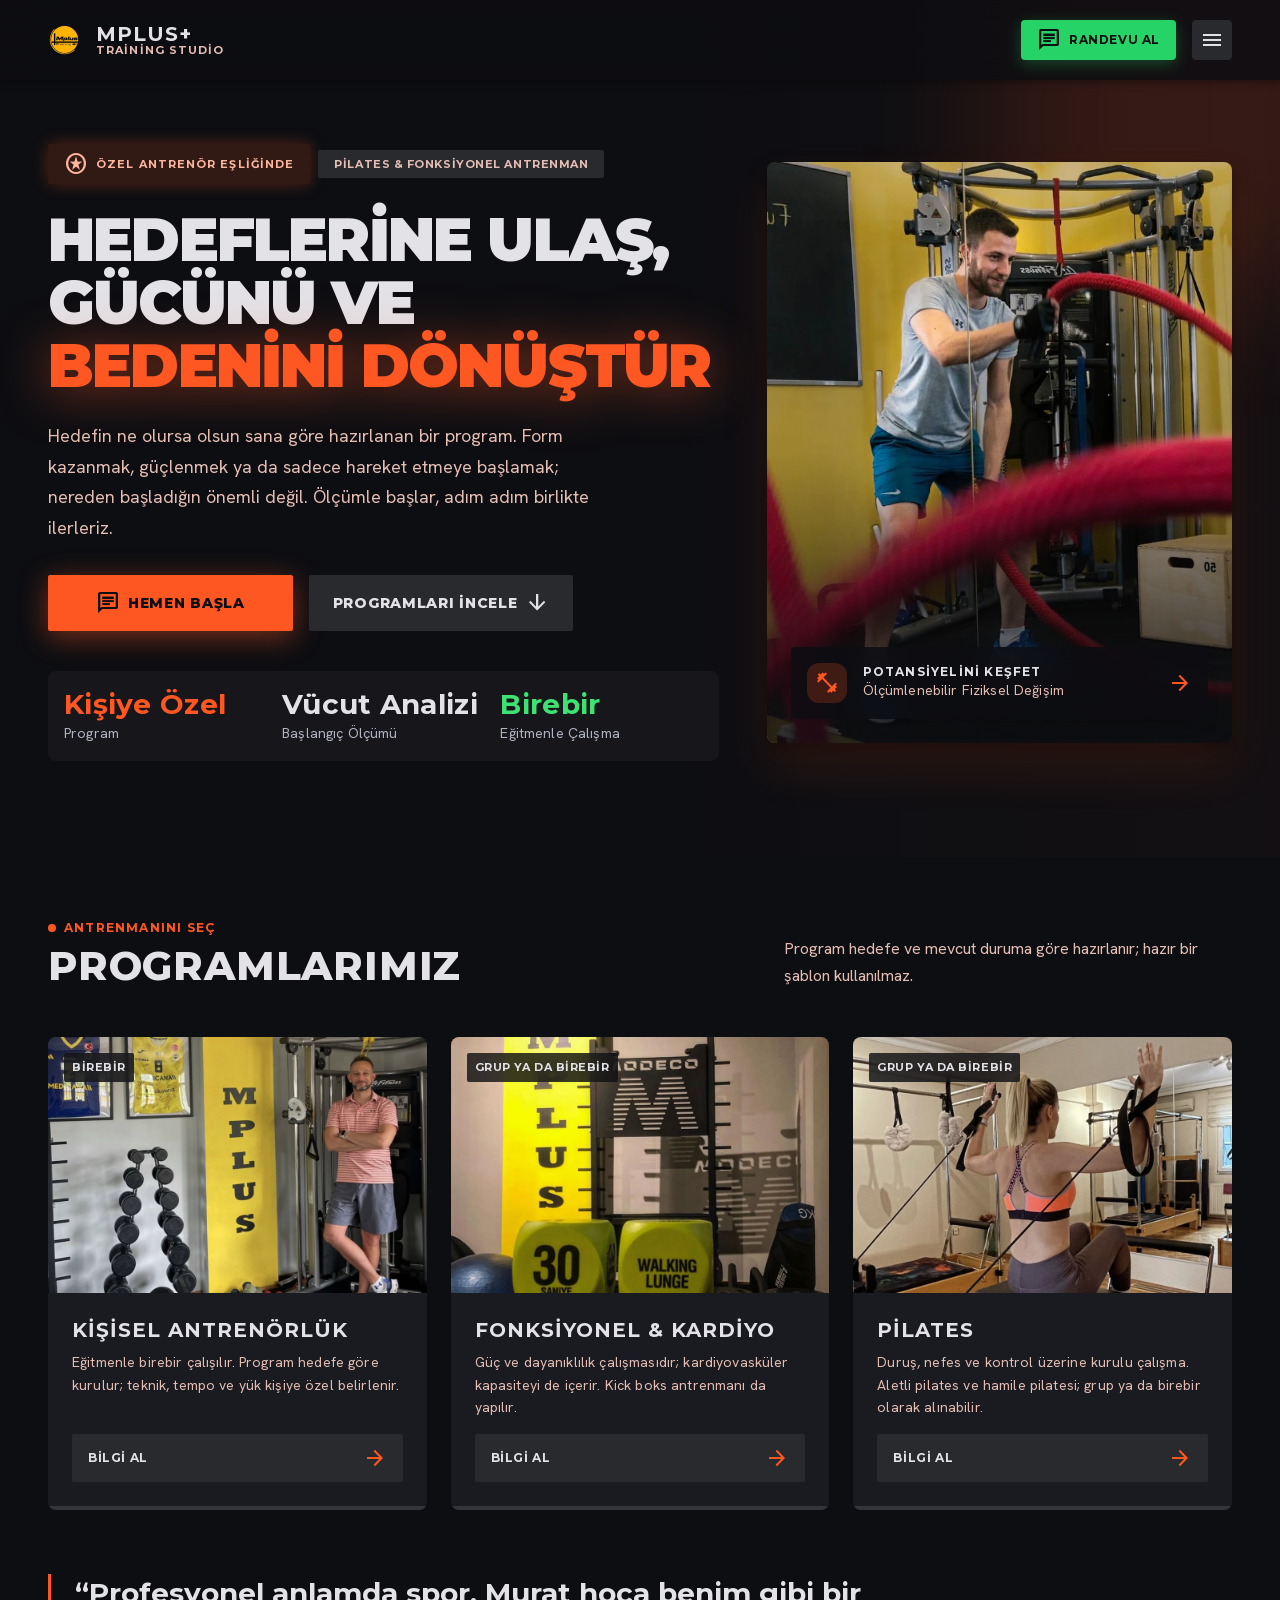
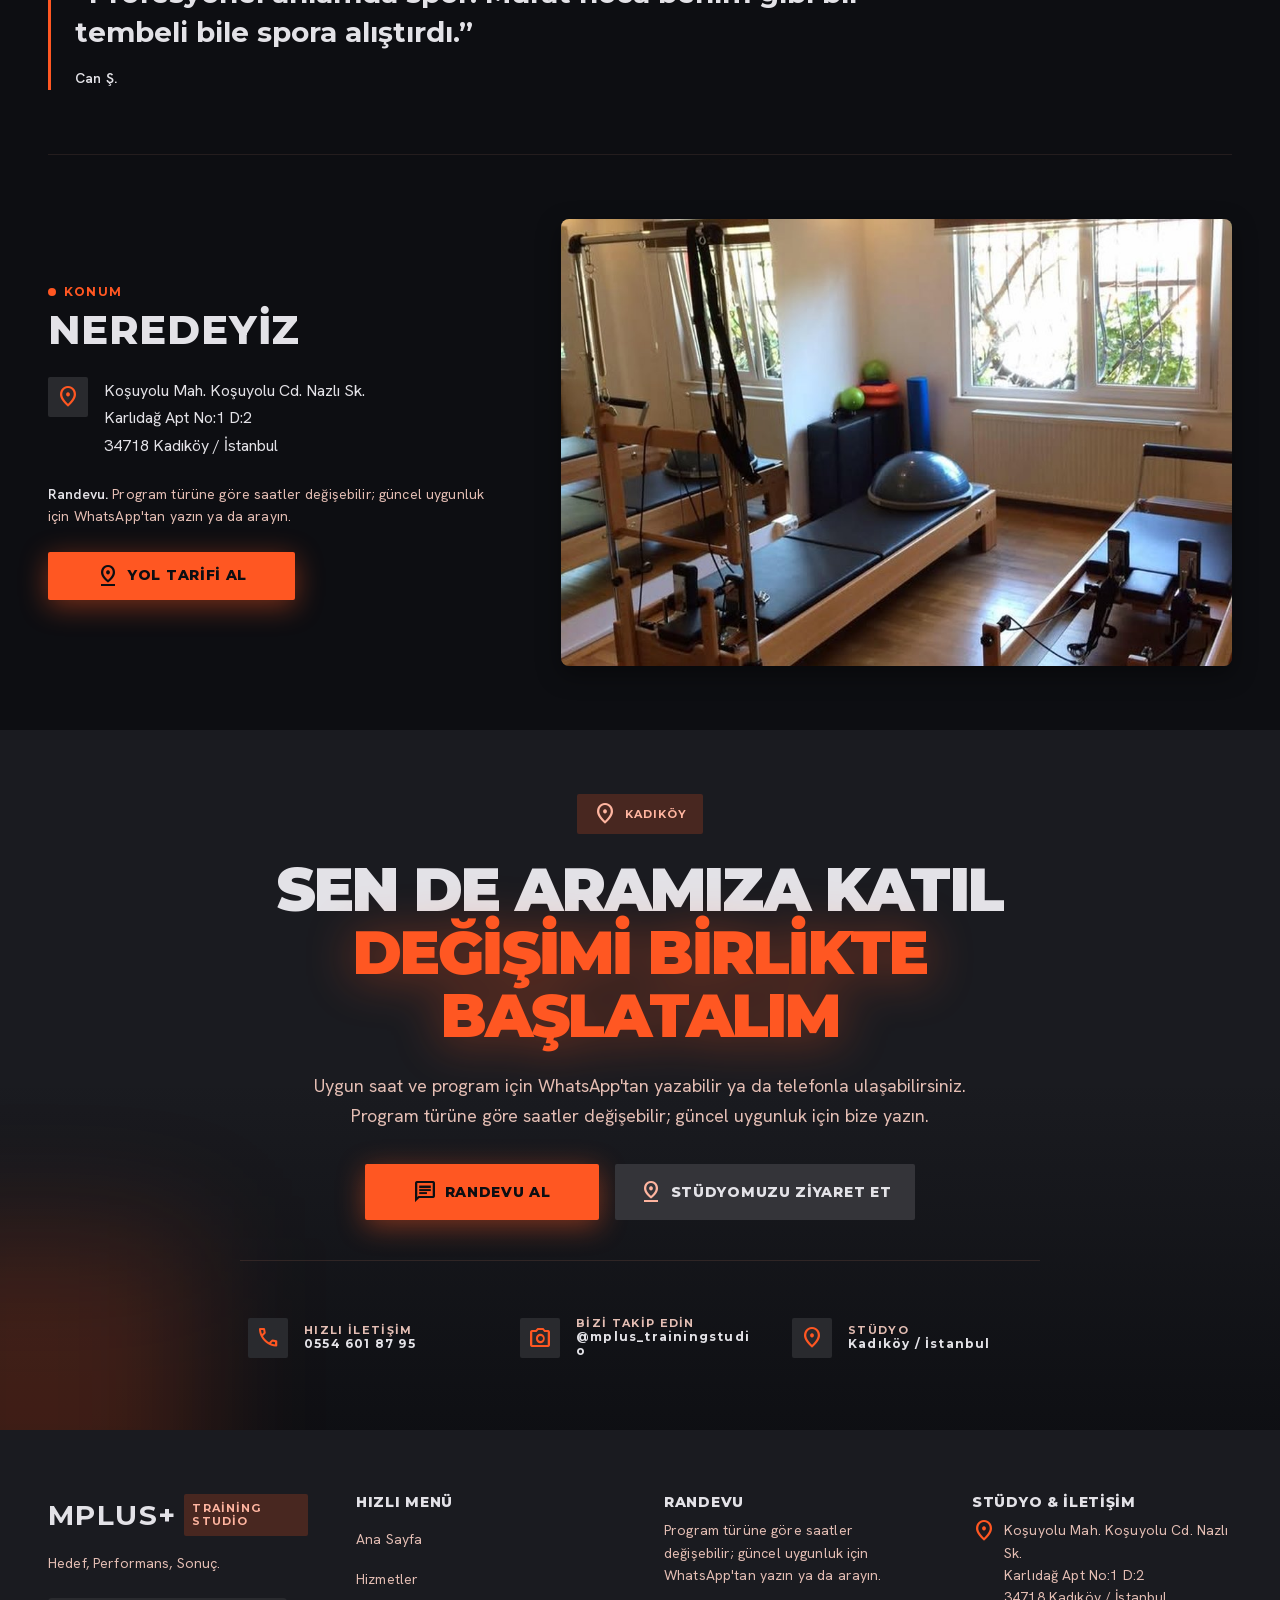
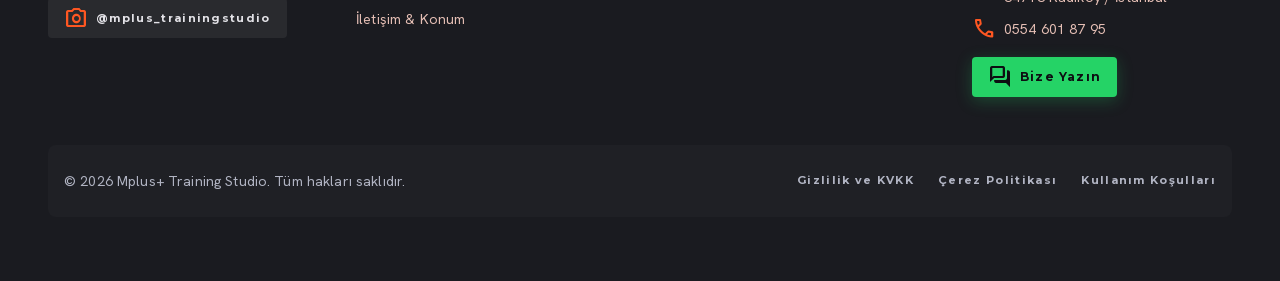
==== commit f081f01c: "Logodaki pembe/kırmızı tonlar amber ile değiştirildi Co-Authored-By: Claude Sonnet 5 <noreply@anthro" ====
--- a/index.html
+++ b/index.html
@@ -8,8 +8,8 @@
 <meta name="theme-color" content="#0d0e12">
 
 
-<link rel="icon" type="image/png" sizes="128x128" href="assets/img/logo-128.png">
-<link rel="apple-touch-icon" href="assets/img/apple-touch-icon.png">
+<link rel="icon" type="image/png" sizes="128x128" href="assets/img/logo-amber-128.png">
+<link rel="apple-touch-icon" href="assets/img/apple-touch-icon-amber.png">
 <meta property="og:type" content="website">
 <meta property="og:title" content="Mplus+ Training Studio | Kadıköy Kişisel Antrenörlük &amp; Pilates">
 <meta property="og:description" content="Sana göre hazırlanan antrenman programı. Kişisel antrenörlük, pilates, fonksiyonel ve kardiyo antrenman. Hemen randevu al.">
@@ -89,7 +89,7 @@
 <header class="fixed top-0 left-0 w-full z-50 bg-surface-container-lowest/85 backdrop-blur-xl shadow-[0_1px_8px_rgba(0,0,0,0.5)]">
   <div class="h-20 max-w-7xl 2xl:max-w-[1600px] mx-auto px-margin-mobile lg:px-margin flex items-center justify-between gap-space-md">
     <a class="flex items-center gap-space-md min-w-0" href="#ana-sayfa" aria-label="Mplus+ Training Studio — ana sayfa">
-      <img alt="" aria-hidden="true" class="h-8 w-8 object-contain" height="32" width="32" src="assets/img/logo-128.png">
+      <img alt="" aria-hidden="true" class="h-8 w-8 object-contain" height="32" width="32" src="assets/img/logo-amber-128.png">
       <span class="flex flex-col whitespace-nowrap">
         <span class="font-headline-sm text-headline-sm uppercase tracking-wider text-on-surface leading-none">Mplus+</span>
         <span class="font-label-sm text-label-sm text-on-surface-variant uppercase tracking-widest">Training Studio</span>
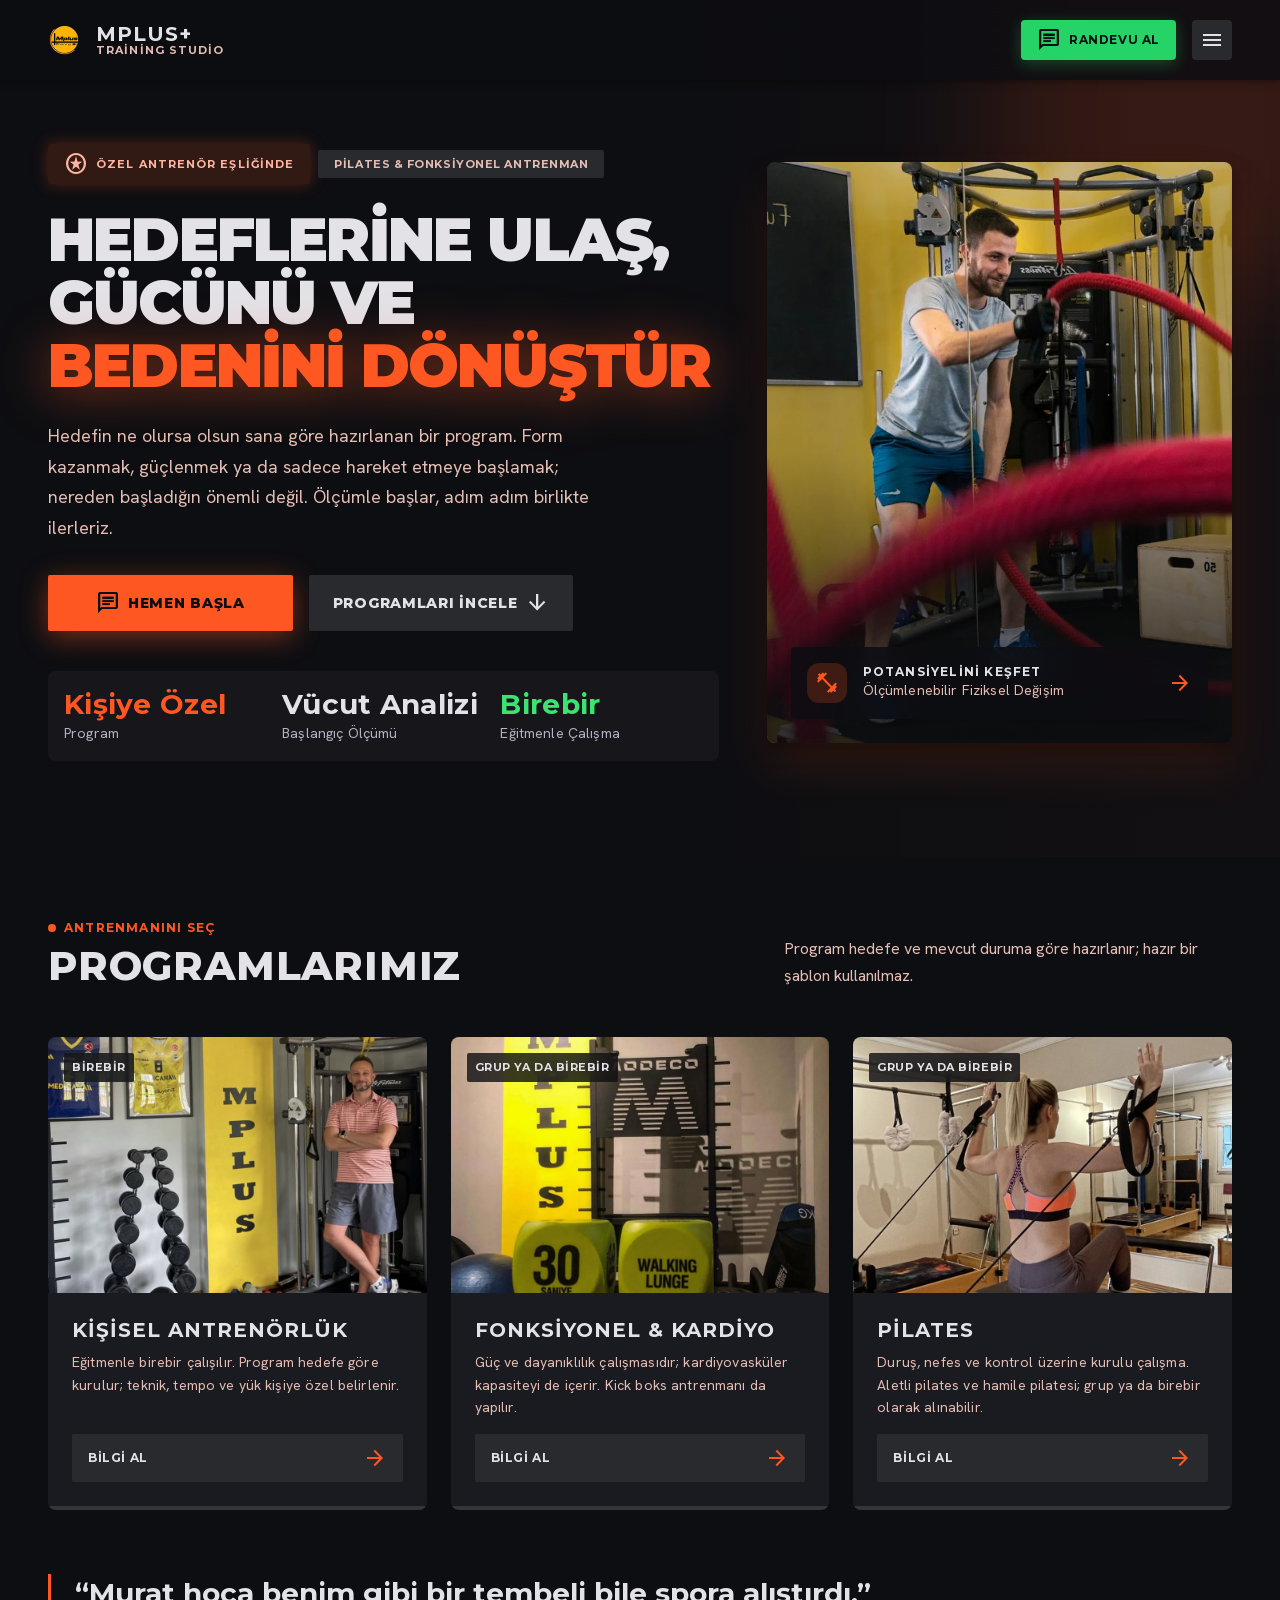
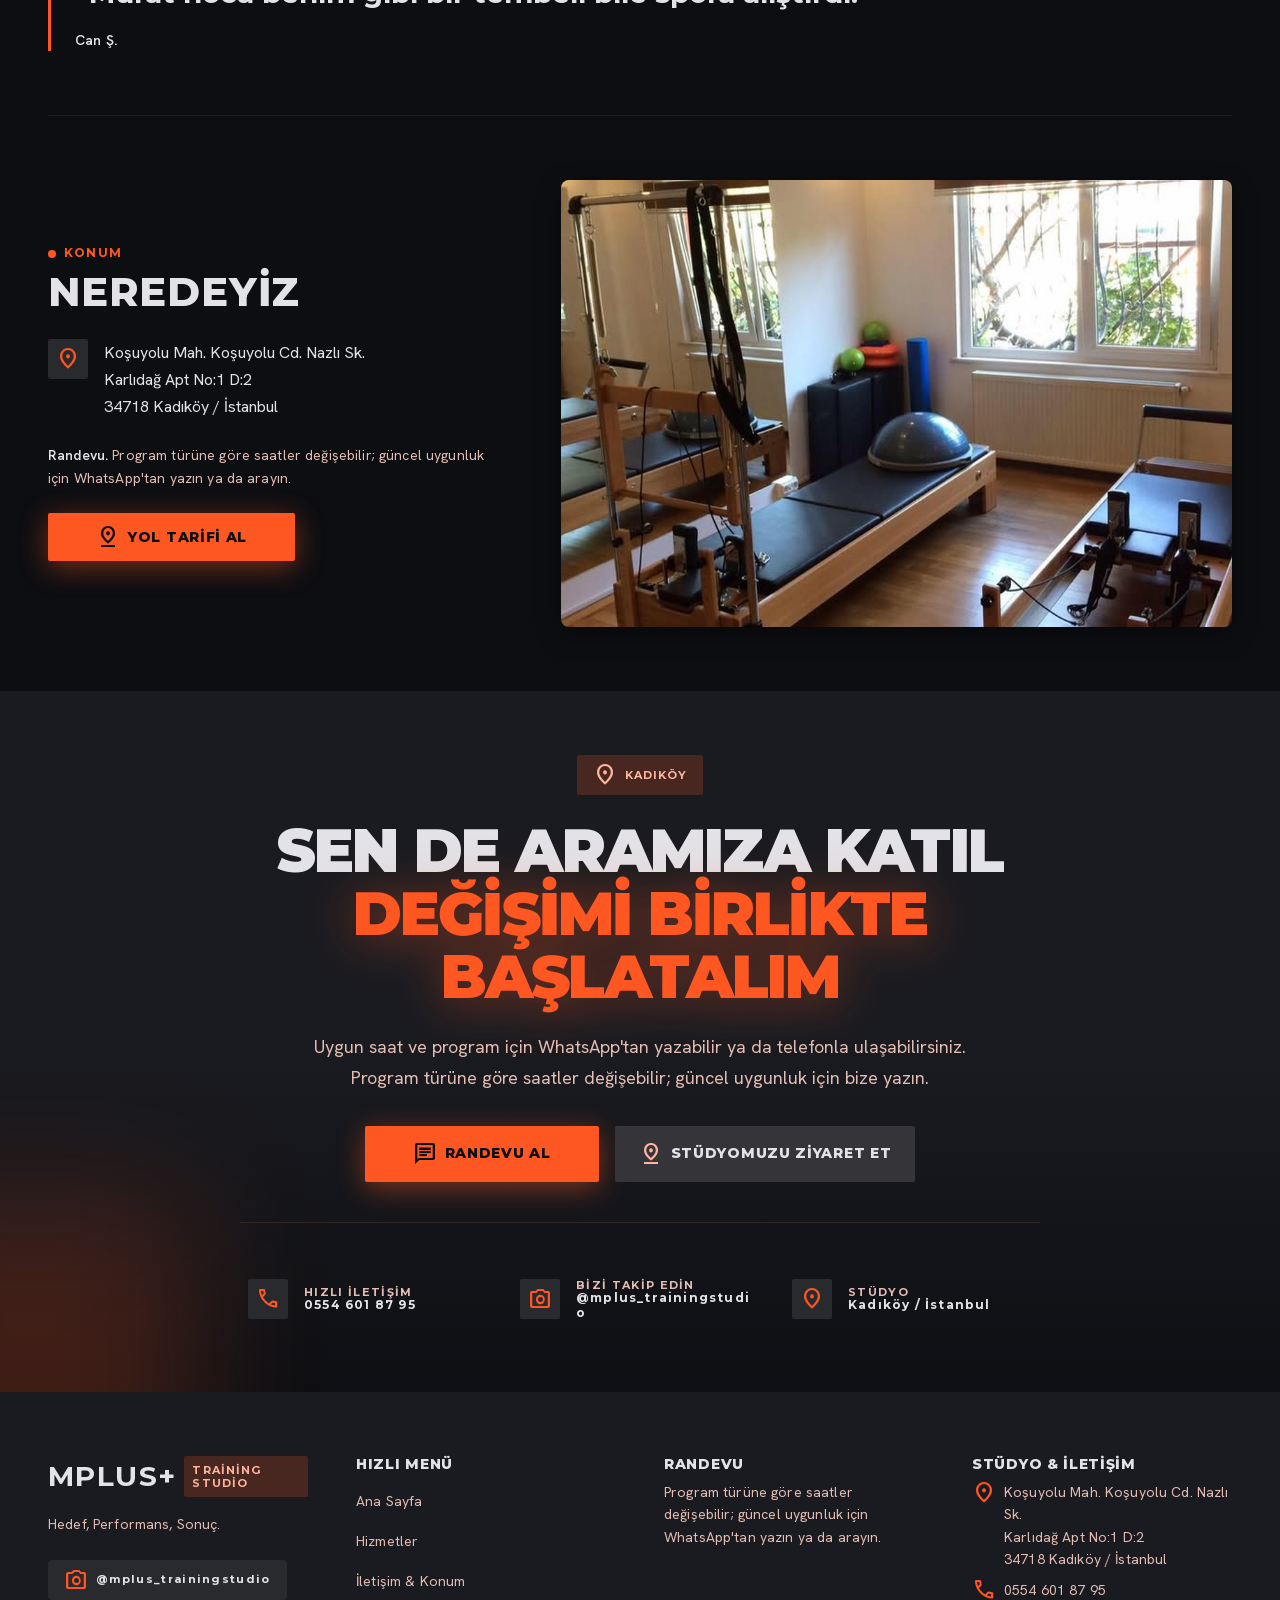
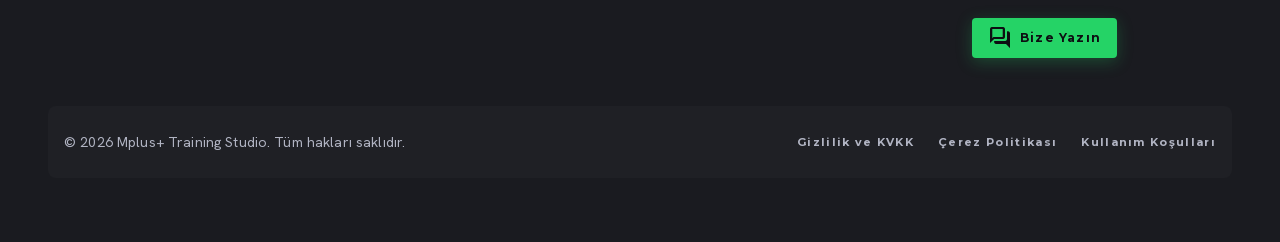
==== commit 8c263085: "Yorumdan 'Profesyonel anlamda spor.' cümlesi kaldırıldı Co-Authored-By: Claude Sonnet 5 <noreply@ant" ====
--- a/index.html
+++ b/index.html
@@ -289,7 +289,7 @@
   <div class="max-w-7xl mx-auto px-margin-mobile lg:px-margin">
     <figure class="m-0 border-l-[3px] border-primary-container pl-space-lg">
       <blockquote class="m-0 max-w-[42ch] font-headline-sm text-[clamp(1.25rem,2.6vw,1.75rem)] font-bold leading-snug tracking-normal text-on-surface">
-        “Profesyonel anlamda spor. Murat hoca benim gibi bir tembeli bile spora alıştırdı.”
+        “Murat hoca benim gibi bir tembeli bile spora alıştırdı.”
       </blockquote>
       <figcaption class="mt-space-md font-body-sm text-body-sm text-on-surface-variant"><b class="font-semibold text-on-surface">Can Ş.</b></figcaption>
     </figure>
